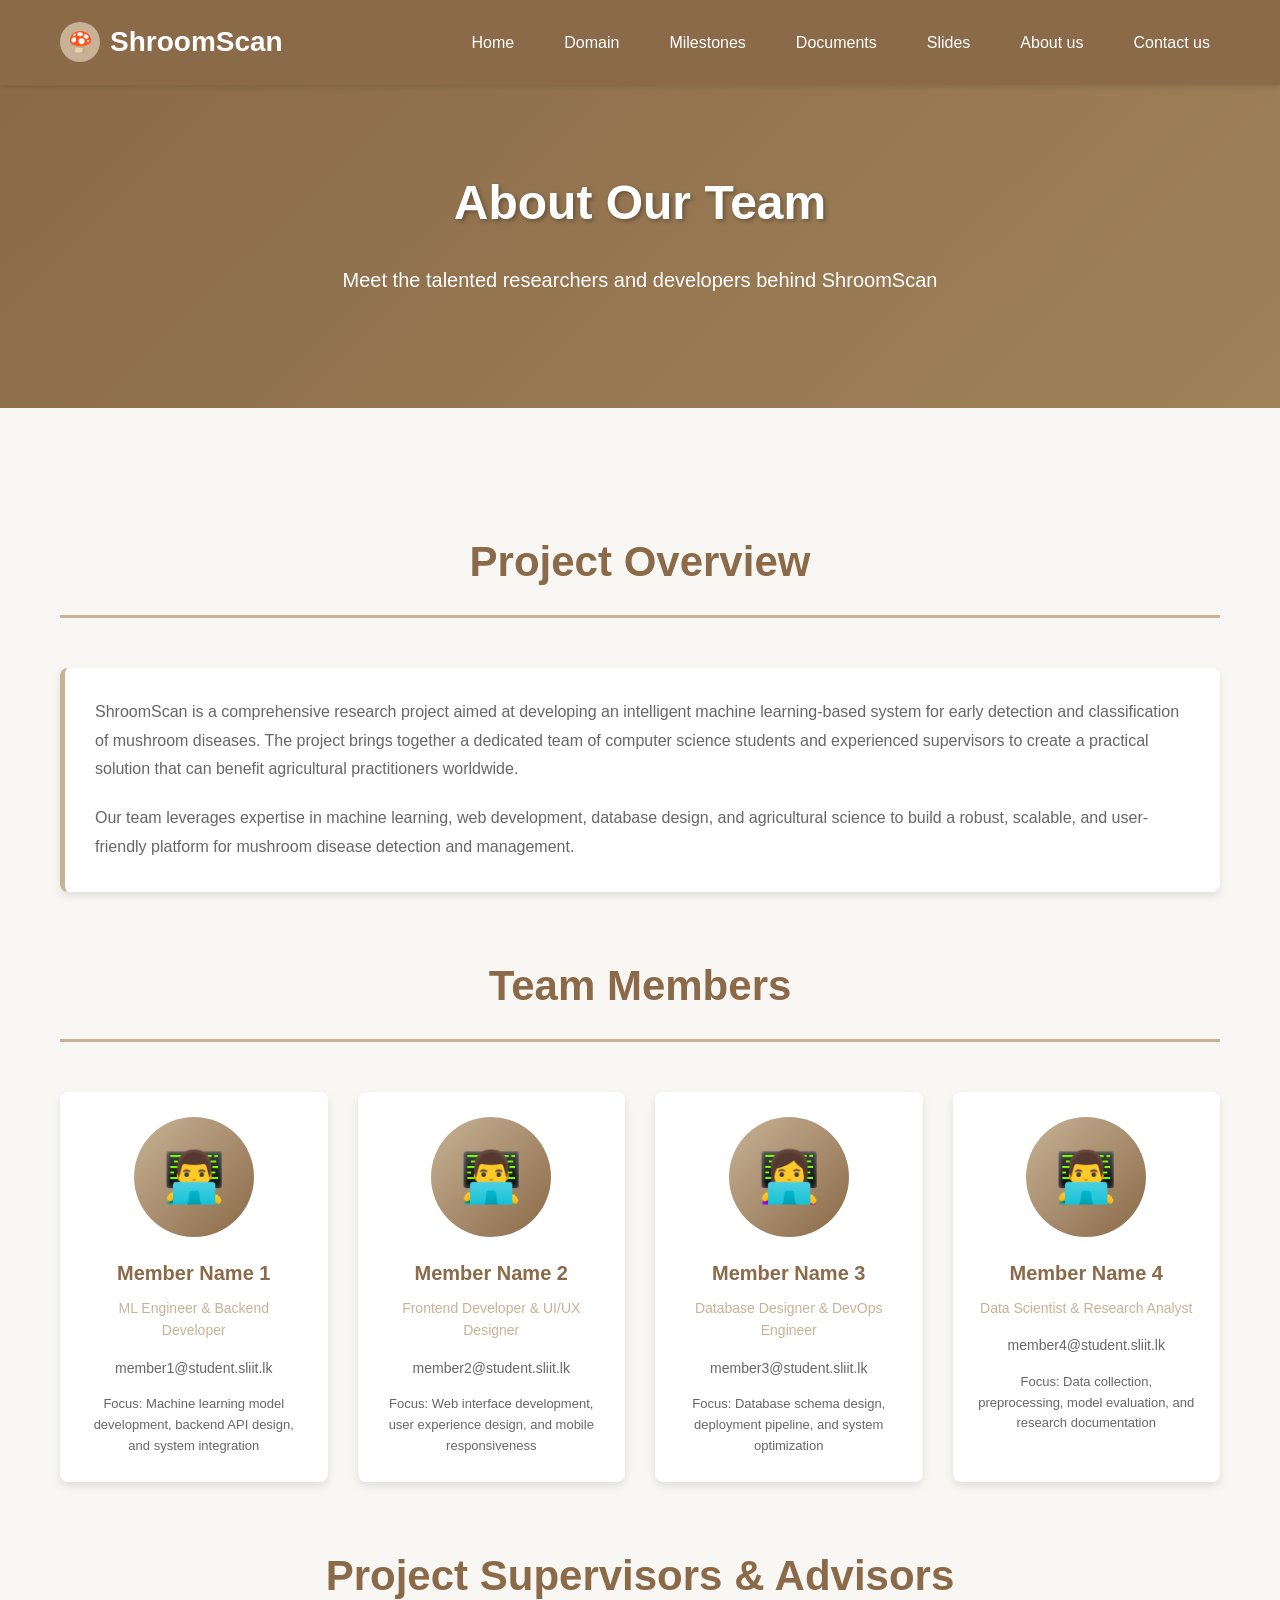
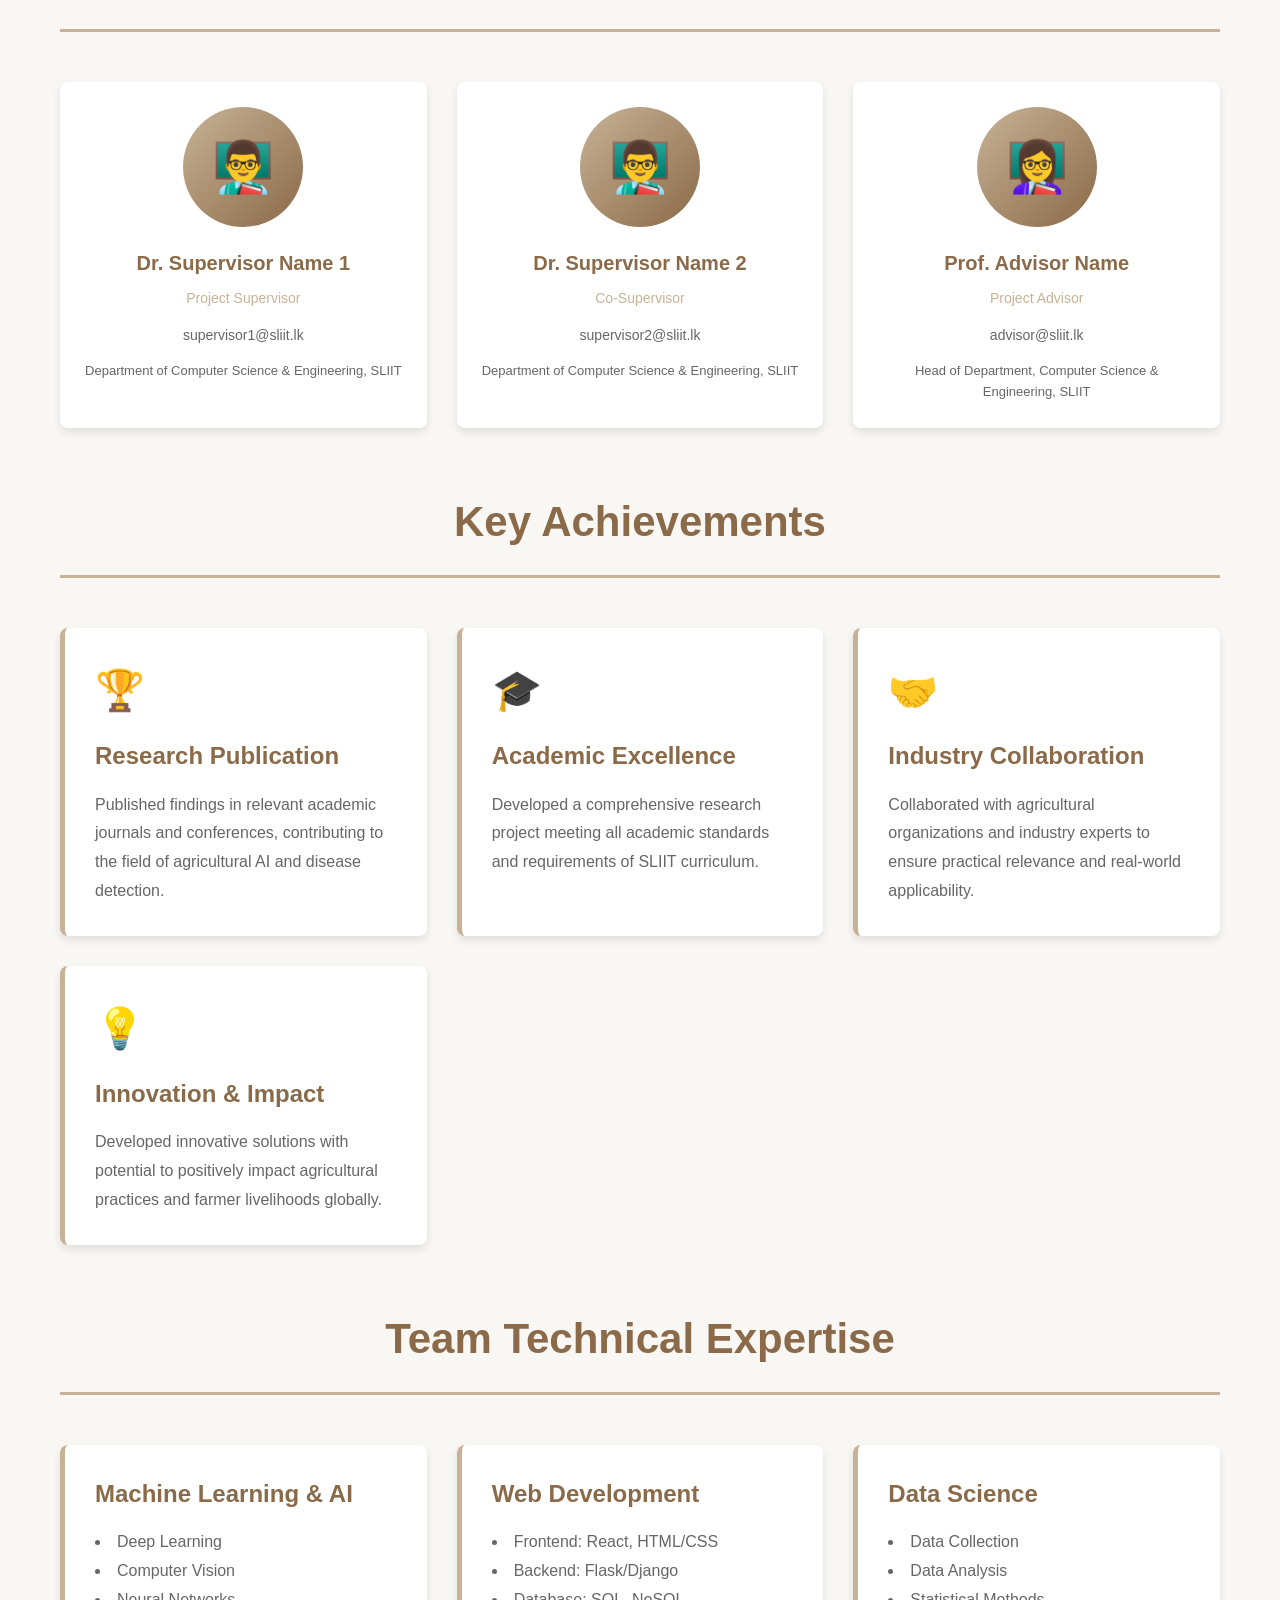
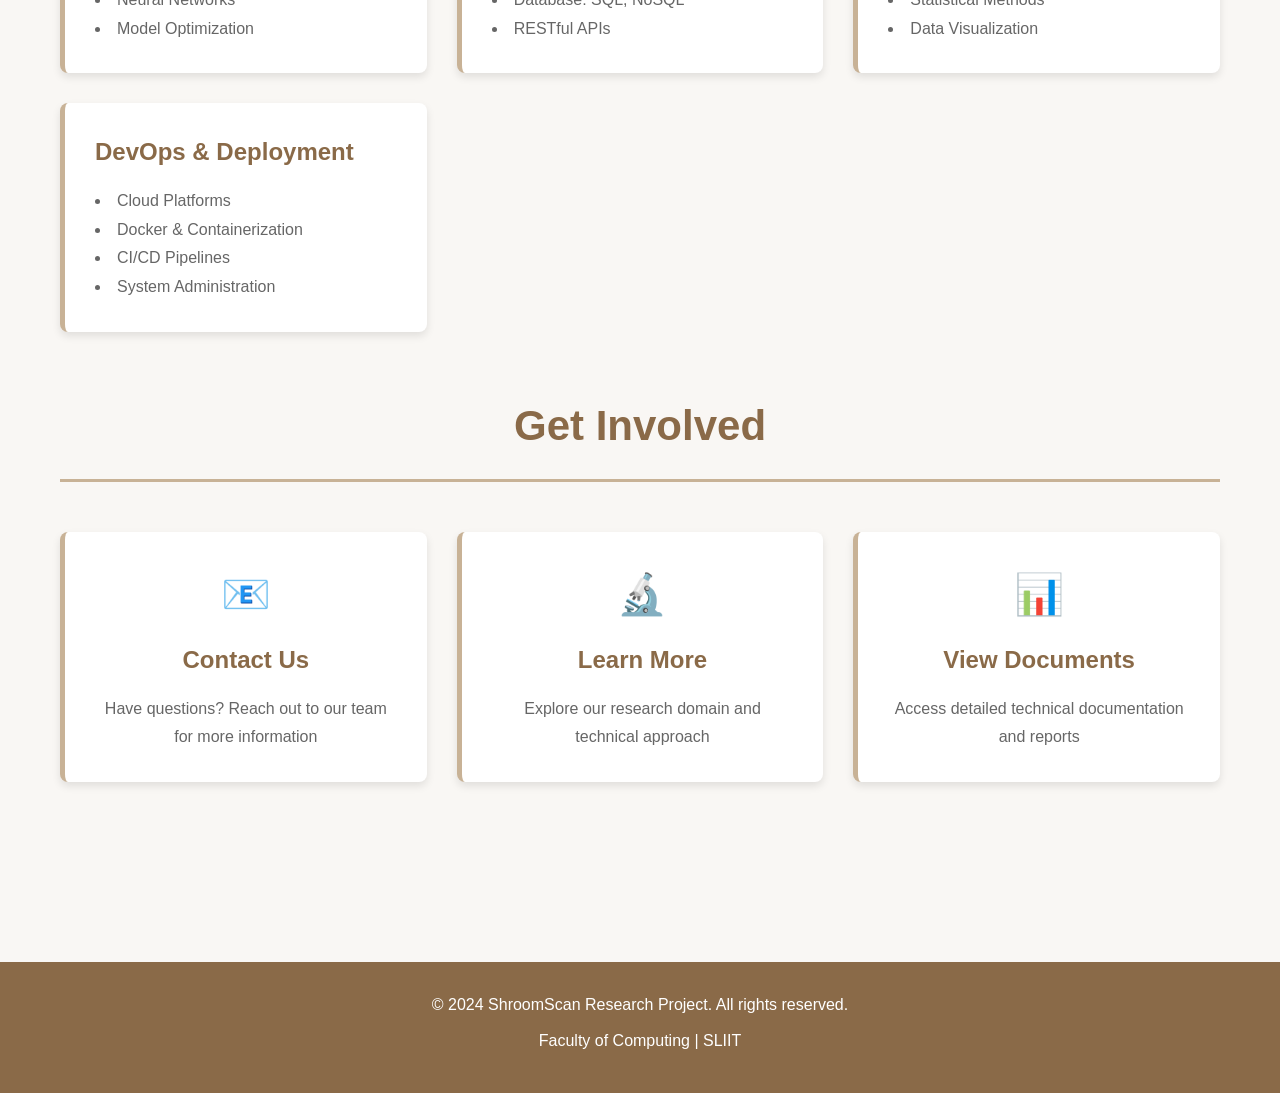
==== pages/about.html @ 1ca4a721 "initial commit" ====
<!DOCTYPE html>
<html lang="en">
<head>
    <meta charset="UTF-8">
    <meta name="viewport" content="width=device-width, initial-scale=1.0">
    <title>About Us - ShroomScan Research</title>
    <link rel="stylesheet" href="../assets/css/styles.css">
</head>
<body>
    <!-- ================== Header & Navigation ================== -->
    <header>
        <div class="header-container">
            <a href="../index.html" class="logo">
                <div class="logo-icon">🍄</div>
                <span>ShroomScan</span>
            </a>
            <nav>
                <ul>
                    <li><a href="../index.html">Home</a></li>
                    <li><a href="domain.html">Domain</a></li>
                    <li><a href="milestones.html">Milestones</a></li>
                    <li><a href="documents.html">Documents</a></li>
                    <li><a href="slides.html">Slides</a></li>
                    <li><a href="about.html">About us</a></li>
                    <li><a href="contact.html">Contact us</a></li>
                </ul>
            </nav>
        </div>
    </header>

    <!-- ================== Hero Section ================== -->
    <section class="hero">
        <div class="hero-container">
            <h1>About Our Team</h1>
            <p>Meet the talented researchers and developers behind ShroomScan</p>
        </div>
    </section>

    <!-- ================== Main Content ================== -->
    <main>
        <!-- Project Overview -->
        <section class="section">
            <h2 class="page-title">Project Overview</h2>
            <div class="card" style="max-width: 100%;">
                <p>ShroomScan is a comprehensive research project aimed at developing an intelligent machine learning-based system for early detection and classification of mushroom diseases. The project brings together a dedicated team of computer science students and experienced supervisors to create a practical solution that can benefit agricultural practitioners worldwide.</p>
                <p style="margin-top: 20px;">Our team leverages expertise in machine learning, web development, database design, and agricultural science to build a robust, scalable, and user-friendly platform for mushroom disease detection and management.</p>
            </div>
        </section>

        <!-- Team Members -->
        <section class="section">
            <h2 class="page-title">Team Members</h2>
            <div class="team-grid">
                <!-- Team Member 1 -->
                <div class="team-member">
                    <div class="member-avatar">👨‍💻</div>
                    <div class="member-name">Member Name 1</div>
                    <div class="member-role">ML Engineer & Backend Developer</div>
                    <div class="member-email">member1@student.sliit.lk</div>
                    <p style="margin-top: 15px; font-size: 13px; color: #666;">Focus: Machine learning model development, backend API design, and system integration</p>
                </div>

                <!-- Team Member 2 -->
                <div class="team-member">
                    <div class="member-avatar">👨‍💻</div>
                    <div class="member-name">Member Name 2</div>
                    <div class="member-role">Frontend Developer & UI/UX Designer</div>
                    <div class="member-email">member2@student.sliit.lk</div>
                    <p style="margin-top: 15px; font-size: 13px; color: #666;">Focus: Web interface development, user experience design, and mobile responsiveness</p>
                </div>

                <!-- Team Member 3 -->
                <div class="team-member">
                    <div class="member-avatar">👩‍💻</div>
                    <div class="member-name">Member Name 3</div>
                    <div class="member-role">Database Designer & DevOps Engineer</div>
                    <div class="member-email">member3@student.sliit.lk</div>
                    <p style="margin-top: 15px; font-size: 13px; color: #666;">Focus: Database schema design, deployment pipeline, and system optimization</p>
                </div>

                <!-- Team Member 4 -->
                <div class="team-member">
                    <div class="member-avatar">👨‍💻</div>
                    <div class="member-name">Member Name 4</div>
                    <div class="member-role">Data Scientist & Research Analyst</div>
                    <div class="member-email">member4@student.sliit.lk</div>
                    <p style="margin-top: 15px; font-size: 13px; color: #666;">Focus: Data collection, preprocessing, model evaluation, and research documentation</p>
                </div>
            </div>
        </section>

        <!-- Supervisors & Advisors -->
        <section class="section">
            <h2 class="page-title">Project Supervisors & Advisors</h2>
            <div class="team-grid">
                <!-- Supervisor 1 -->
                <div class="team-member">
                    <div class="member-avatar">👨‍🏫</div>
                    <div class="member-name">Dr. Supervisor Name 1</div>
                    <div class="member-role">Project Supervisor</div>
                    <div class="member-email">supervisor1@sliit.lk</div>
                    <p style="margin-top: 15px; font-size: 13px; color: #666;">Department of Computer Science & Engineering, SLIIT</p>
                </div>

                <!-- Supervisor 2 -->
                <div class="team-member">
                    <div class="member-avatar">👨‍🏫</div>
                    <div class="member-name">Dr. Supervisor Name 2</div>
                    <div class="member-role">Co-Supervisor</div>
                    <div class="member-email">supervisor2@sliit.lk</div>
                    <p style="margin-top: 15px; font-size: 13px; color: #666;">Department of Computer Science & Engineering, SLIIT</p>
                </div>

                <!-- Advisor -->
                <div class="team-member">
                    <div class="member-avatar">👩‍🏫</div>
                    <div class="member-name">Prof. Advisor Name</div>
                    <div class="member-role">Project Advisor</div>
                    <div class="member-email">advisor@sliit.lk</div>
                    <p style="margin-top: 15px; font-size: 13px; color: #666;">Head of Department, Computer Science & Engineering, SLIIT</p>
                </div>
            </div>
        </section>

        <!-- Key Achievements -->
        <section class="section">
            <h2 class="page-title">Key Achievements</h2>
            <div class="cards-grid">
                <div class="card">
                    <div class="card-icon">🏆</div>
                    <h3>Research Publication</h3>
                    <p>Published findings in relevant academic journals and conferences, contributing to the field of agricultural AI and disease detection.</p>
                </div>
                <div class="card">
                    <div class="card-icon">🎓</div>
                    <h3>Academic Excellence</h3>
                    <p>Developed a comprehensive research project meeting all academic standards and requirements of SLIIT curriculum.</p>
                </div>
                <div class="card">
                    <div class="card-icon">🤝</div>
                    <h3>Industry Collaboration</h3>
                    <p>Collaborated with agricultural organizations and industry experts to ensure practical relevance and real-world applicability.</p>
                </div>
                <div class="card">
                    <div class="card-icon">💡</div>
                    <h3>Innovation & Impact</h3>
                    <p>Developed innovative solutions with potential to positively impact agricultural practices and farmer livelihoods globally.</p>
                </div>
            </div>
        </section>

        <!-- Technical Skills -->
        <section class="section">
            <h2 class="page-title">Team Technical Expertise</h2>
            <div class="cards-grid">
                <div class="card">
                    <h3>Machine Learning & AI</h3>
                    <ul style="list-style-position: inside; line-height: 1.8; color: #666;">
                        <li>Deep Learning</li>
                        <li>Computer Vision</li>
                        <li>Neural Networks</li>
                        <li>Model Optimization</li>
                    </ul>
                </div>
                <div class="card">
                    <h3>Web Development</h3>
                    <ul style="list-style-position: inside; line-height: 1.8; color: #666;">
                        <li>Frontend: React, HTML/CSS</li>
                        <li>Backend: Flask/Django</li>
                        <li>Database: SQL, NoSQL</li>
                        <li>RESTful APIs</li>
                    </ul>
                </div>
                <div class="card">
                    <h3>Data Science</h3>
                    <ul style="list-style-position: inside; line-height: 1.8; color: #666;">
                        <li>Data Collection</li>
                        <li>Data Analysis</li>
                        <li>Statistical Methods</li>
                        <li>Data Visualization</li>
                    </ul>
                </div>
                <div class="card">
                    <h3>DevOps & Deployment</h3>
                    <ul style="list-style-position: inside; line-height: 1.8; color: #666;">
                        <li>Cloud Platforms</li>
                        <li>Docker & Containerization</li>
                        <li>CI/CD Pipelines</li>
                        <li>System Administration</li>
                    </ul>
                </div>
            </div>
        </section>

        <!-- Quick Links -->
        <section class="section">
            <h2 class="page-title">Get Involved</h2>
            <div class="cards-grid">
                <div class="card text-center">
                    <div class="card-icon">📧</div>
                    <h3><a href="contact.html" style="color: #8a6a48; text-decoration: none;">Contact Us</a></h3>
                    <p>Have questions? Reach out to our team for more information</p>
                </div>
                <div class="card text-center">
                    <div class="card-icon">🔬</div>
                    <h3><a href="domain.html" style="color: #8a6a48; text-decoration: none;">Learn More</a></h3>
                    <p>Explore our research domain and technical approach</p>
                </div>
                <div class="card text-center">
                    <div class="card-icon">📊</div>
                    <h3><a href="documents.html" style="color: #8a6a48; text-decoration: none;">View Documents</a></h3>
                    <p>Access detailed technical documentation and reports</p>
                </div>
            </div>
        </section>
    </main>

    <!-- ================== Footer ================== -->
    <footer>
        <p>&copy; 2024 ShroomScan Research Project. All rights reserved.</p>
        <p>Faculty of Computing | SLIIT</p>
    </footer>
</body>
</html>
---- assets/css/styles.css ----
/* ===============================
   ShroomScan Website - Main Stylesheet
   Colors: #8a6a48 (Dark Brown), #c8b296 (Light Tan)
   =============================== */

* {
    margin: 0;
    padding: 0;
    box-sizing: border-box;
}

body {
    font-family: 'Segoe UI', Tahoma, Geneva, Verdana, sans-serif;
    line-height: 1.6;
    color: #333;
    background-color: #f9f7f4;
}

/* ===============================
   Header & Navigation
   =============================== */

header {
    background-color: #8a6a48;
    padding: 20px 0;
    position: sticky;
    top: 0;
    z-index: 100;
    box-shadow: 0 2px 5px rgba(0, 0, 0, 0.1);
}

.header-container {
    max-width: 1200px;
    margin: 0 auto;
    padding: 0 20px;
    display: flex;
    justify-content: space-between;
    align-items: center;
}

.logo {
    color: white;
    font-size: 28px;
    font-weight: bold;
    text-decoration: none;
    display: flex;
    align-items: center;
    gap: 10px;
}

.logo-icon {
    width: 40px;
    height: 40px;
    background-color: #c8b296;
    border-radius: 50%;
    display: flex;
    align-items: center;
    justify-content: center;
    font-size: 20px;
}

nav ul {
    display: flex;
    list-style: none;
    gap: 30px;
    flex-wrap: wrap;
}

nav a {
    color: white;
    text-decoration: none;
    font-size: 16px;
    transition: color 0.3s ease;
    padding: 5px 10px;
    border-radius: 3px;
}

nav a:hover {
    color: #c8b296;
    background-color: rgba(200, 178, 150, 0.2);
}

/* ===============================
   Hero Section
   =============================== */

.hero {
    background: linear-gradient(135deg, #8a6a48 0%, #a0825a 100%);
    color: white;
    padding: 80px 20px;
    text-align: center;
}

.hero-container {
    max-width: 1200px;
    margin: 0 auto;
}

.hero h1 {
    font-size: 48px;
    margin-bottom: 20px;
    text-shadow: 2px 2px 4px rgba(0, 0, 0, 0.3);
}

.hero p {
    font-size: 20px;
    max-width: 800px;
    margin: 0 auto 30px;
    line-height: 1.8;
}

.hero-buttons {
    display: flex;
    gap: 20px;
    justify-content: center;
    flex-wrap: wrap;
}

.btn {
    display: inline-block;
    padding: 12px 30px;
    background-color: #c8b296;
    color: #8a6a48;
    text-decoration: none;
    border-radius: 5px;
    font-weight: bold;
    transition: all 0.3s ease;
    border: 2px solid #c8b296;
    cursor: pointer;
    font-size: 16px;
}

.btn:hover {
    background-color: transparent;
    color: white;
    transform: translateY(-2px);
}

.btn-secondary {
    background-color: transparent;
    color: #c8b296;
    border: 2px solid #c8b296;
}

.btn-secondary:hover {
    background-color: #c8b296;
    color: #8a6a48;
}

/* ===============================
   Main Container
   =============================== */

main {
    max-width: 1200px;
    margin: 0 auto;
    padding: 60px 20px;
}

.page-title {
    color: #8a6a48;
    font-size: 42px;
    text-align: center;
    margin-bottom: 50px;
    border-bottom: 3px solid #c8b296;
    padding-bottom: 20px;
}

/* ===============================
   Cards & Sections
   =============================== */

.cards-grid {
    display: grid;
    grid-template-columns: repeat(auto-fit, minmax(300px, 1fr));
    gap: 30px;
    margin-top: 40px;
}

.card {
    background: white;
    border-radius: 8px;
    padding: 30px;
    box-shadow: 0 4px 8px rgba(0, 0, 0, 0.1);
    transition: all 0.3s ease;
    border-left: 5px solid #c8b296;
}

.card:hover {
    transform: translateY(-5px);
    box-shadow: 0 8px 16px rgba(0, 0, 0, 0.15);
}

.card h3 {
    color: #8a6a48;
    font-size: 24px;
    margin-bottom: 15px;
}

.card p {
    color: #666;
    line-height: 1.8;
}

.card-icon {
    font-size: 40px;
    margin-bottom: 15px;
}

/* ===============================
   Milestones Timeline
   =============================== */

.timeline {
    position: relative;
    margin: 40px 0;
}

.timeline::before {
    content: '';
    position: absolute;
    left: 50%;
    transform: translateX(-50%);
    width: 4px;
    height: 100%;
    background-color: #c8b296;
}

.timeline-item {
    margin-bottom: 50px;
    position: relative;
}

.timeline-item:nth-child(odd) .timeline-content {
    margin-left: 0;
    margin-right: 52%;
    text-align: right;
}

.timeline-item:nth-child(even) .timeline-content {
    margin-left: 52%;
    margin-right: 0;
    text-align: left;
}

.timeline-dot {
    position: absolute;
    left: 50%;
    top: 0;
    transform: translateX(-50%);
    width: 20px;
    height: 20px;
    background-color: #8a6a48;
    border: 4px solid #c8b296;
    border-radius: 50%;
    z-index: 10;
}

.timeline-content {
    background: white;
    padding: 20px;
    border-radius: 5px;
    box-shadow: 0 2px 5px rgba(0, 0, 0, 0.1);
}

.timeline-date {
    color: #8a6a48;
    font-weight: bold;
    font-size: 18px;
    margin-bottom: 10px;
}

.timeline-title {
    color: #8a6a48;
    font-size: 20px;
    margin-bottom: 8px;
}

.timeline-description {
    color: #666;
    font-size: 14px;
}

.timeline-marks {
    color: #c8b296;
    font-weight: bold;
    margin-top: 10px;
    font-size: 14px;
}

/* ===============================
   Documents & Files
   =============================== */

.document-list {
    list-style: none;
    margin-top: 30px;
}

.document-item {
    background: white;
    padding: 20px;
    margin: 15px 0;
    border-radius: 5px;
    border-left: 5px solid #c8b296;
    display: flex;
    justify-content: space-between;
    align-items: center;
    transition: all 0.3s ease;
}

.document-item:hover {
    transform: translateX(5px);
    box-shadow: 0 4px 8px rgba(0, 0, 0, 0.1);
}

.document-name {
    color: #8a6a48;
    font-weight: bold;
    font-size: 18px;
}

.document-link {
    color: white;
    background-color: #c8b296;
    padding: 8px 16px;
    border-radius: 4px;
    text-decoration: none;
    transition: all 0.3s ease;
}

.document-link:hover {
    background-color: #8a6a48;
}

/* ===============================
   Slides Gallery
   =============================== */

.slides-grid {
    display: grid;
    grid-template-columns: repeat(auto-fit, minmax(280px, 1fr));
    gap: 30px;
    margin-top: 40px;
}

.slide-card {
    background: white;
    border-radius: 8px;
    overflow: hidden;
    box-shadow: 0 4px 8px rgba(0, 0, 0, 0.1);
    transition: all 0.3s ease;
}

.slide-preview {
    background: linear-gradient(135deg, #c8b296 0%, #8a6a48 100%);
    height: 200px;
    display: flex;
    align-items: center;
    justify-content: center;
    font-size: 60px;
    color: white;
}

.slide-info {
    padding: 20px;
}

.slide-title {
    color: #8a6a48;
    font-size: 20px;
    margin-bottom: 10px;
    font-weight: bold;
}

.slide-date {
    color: #999;
    font-size: 14px;
    margin-bottom: 15px;
}

.slide-download {
    display: inline-block;
    color: white;
    background-color: #c8b296;
    padding: 10px 20px;
    border-radius: 4px;
    text-decoration: none;
    transition: all 0.3s ease;
}

.slide-download:hover {
    background-color: #8a6a48;
}

/* ===============================
   Team Members
   =============================== */

.team-grid {
    display: grid;
    grid-template-columns: repeat(auto-fit, minmax(250px, 1fr));
    gap: 30px;
    margin-top: 40px;
}

.team-member {
    background: white;
    border-radius: 8px;
    padding: 25px;
    text-align: center;
    box-shadow: 0 4px 8px rgba(0, 0, 0, 0.1);
    transition: all 0.3s ease;
}

.team-member:hover {
    transform: translateY(-8px);
    box-shadow: 0 8px 16px rgba(0, 0, 0, 0.15);
}

.member-avatar {
    width: 120px;
    height: 120px;
    background: linear-gradient(135deg, #c8b296 0%, #8a6a48 100%);
    border-radius: 50%;
    margin: 0 auto 20px;
    display: flex;
    align-items: center;
    justify-content: center;
    font-size: 50px;
    color: white;
}

.member-name {
    color: #8a6a48;
    font-size: 20px;
    font-weight: bold;
    margin-bottom: 8px;
}

.member-role {
    color: #c8b296;
    font-size: 14px;
    margin-bottom: 15px;
}

.member-email {
    color: #666;
    font-size: 14px;
    word-break: break-all;
}

/* ===============================
   Contact Form
   =============================== */

.contact-container {
    display: grid;
    grid-template-columns: 1fr 1fr;
    gap: 50px;
    margin-top: 40px;
}

.contact-info {
    background: white;
    padding: 30px;
    border-radius: 8px;
    box-shadow: 0 4px 8px rgba(0, 0, 0, 0.1);
}

.contact-info h3 {
    color: #8a6a48;
    font-size: 22px;
    margin-bottom: 20px;
}

.contact-item {
    margin-bottom: 20px;
}

.contact-label {
    color: #8a6a48;
    font-weight: bold;
    margin-bottom: 5px;
}

.contact-detail {
    color: #666;
}

.form-group {
    margin-bottom: 20px;
}

.form-group label {
    display: block;
    color: #8a6a48;
    font-weight: bold;
    margin-bottom: 8px;
}

.form-group input,
.form-group textarea {
    width: 100%;
    padding: 12px;
    border: 1px solid #c8b296;
    border-radius: 4px;
    font-family: inherit;
    font-size: 14px;
    transition: border-color 0.3s ease;
}

.form-group input:focus,
.form-group textarea:focus {
    outline: none;
    border-color: #8a6a48;
    box-shadow: 0 0 5px rgba(138, 106, 72, 0.2);
}

.form-group textarea {
    resize: vertical;
    min-height: 150px;
}

@media (max-width: 768px) {
    .contact-container {
        grid-template-columns: 1fr;
    }

    .timeline::before {
        left: 20px;
    }

    .timeline-item:nth-child(odd) .timeline-content,
    .timeline-item:nth-child(even) .timeline-content {
        margin-left: 60px;
        margin-right: 0;
        text-align: left;
    }

    .timeline-dot {
        left: 20px;
    }

    .hero h1 {
        font-size: 36px;
    }

    nav ul {
        gap: 15px;
        font-size: 14px;
    }
}

/* ===============================
   Footer
   =============================== */

footer {
    background-color: #8a6a48;
    color: white;
    text-align: center;
    padding: 30px 20px;
    margin-top: 60px;
}

footer p {
    margin-bottom: 10px;
}

footer a {
    color: #c8b296;
    text-decoration: none;
}

footer a:hover {
    text-decoration: underline;
}

/* ===============================
   Utility Classes
   =============================== */

.container {
    max-width: 1200px;
    margin: 0 auto;
    padding: 0 20px;
}

.section {
    margin: 60px 0;
}

.text-center {
    text-align: center;
}

.mt-40 {
    margin-top: 40px;
}

.mb-40 {
    margin-bottom: 40px;
}
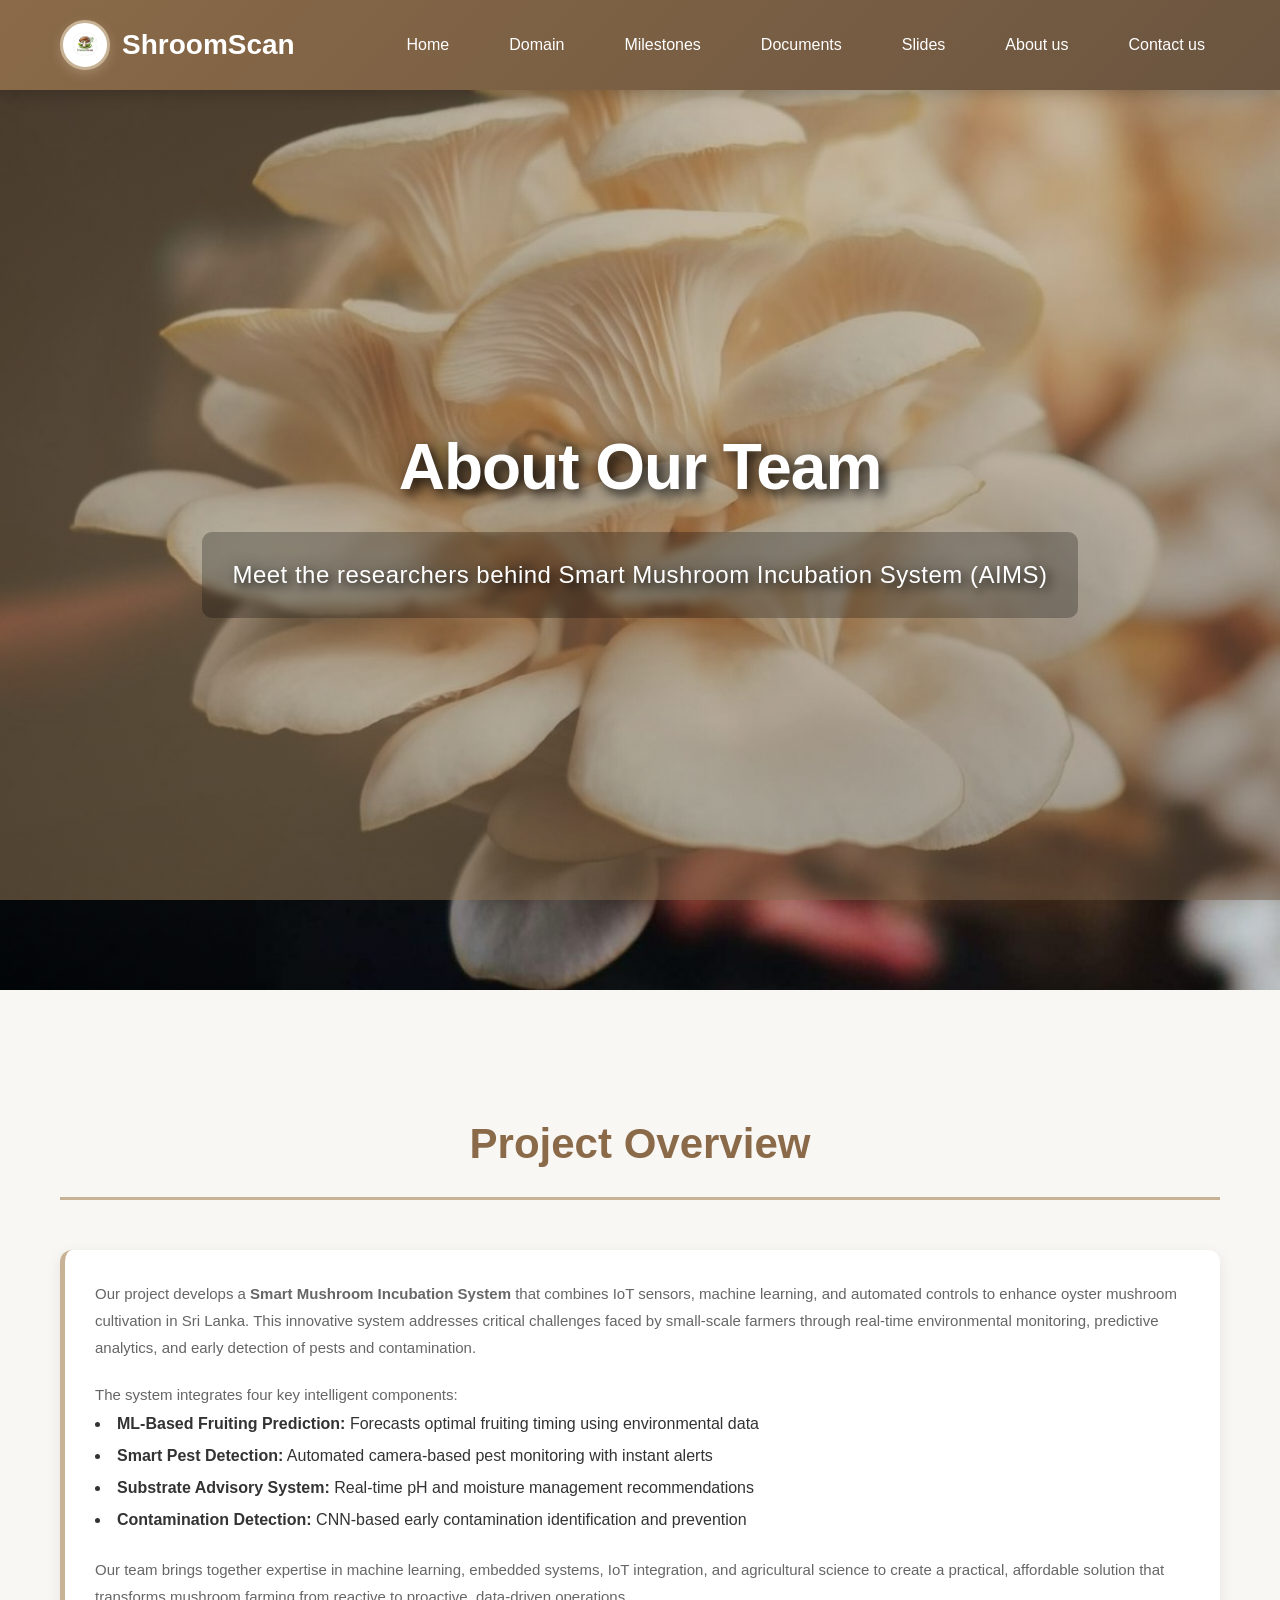
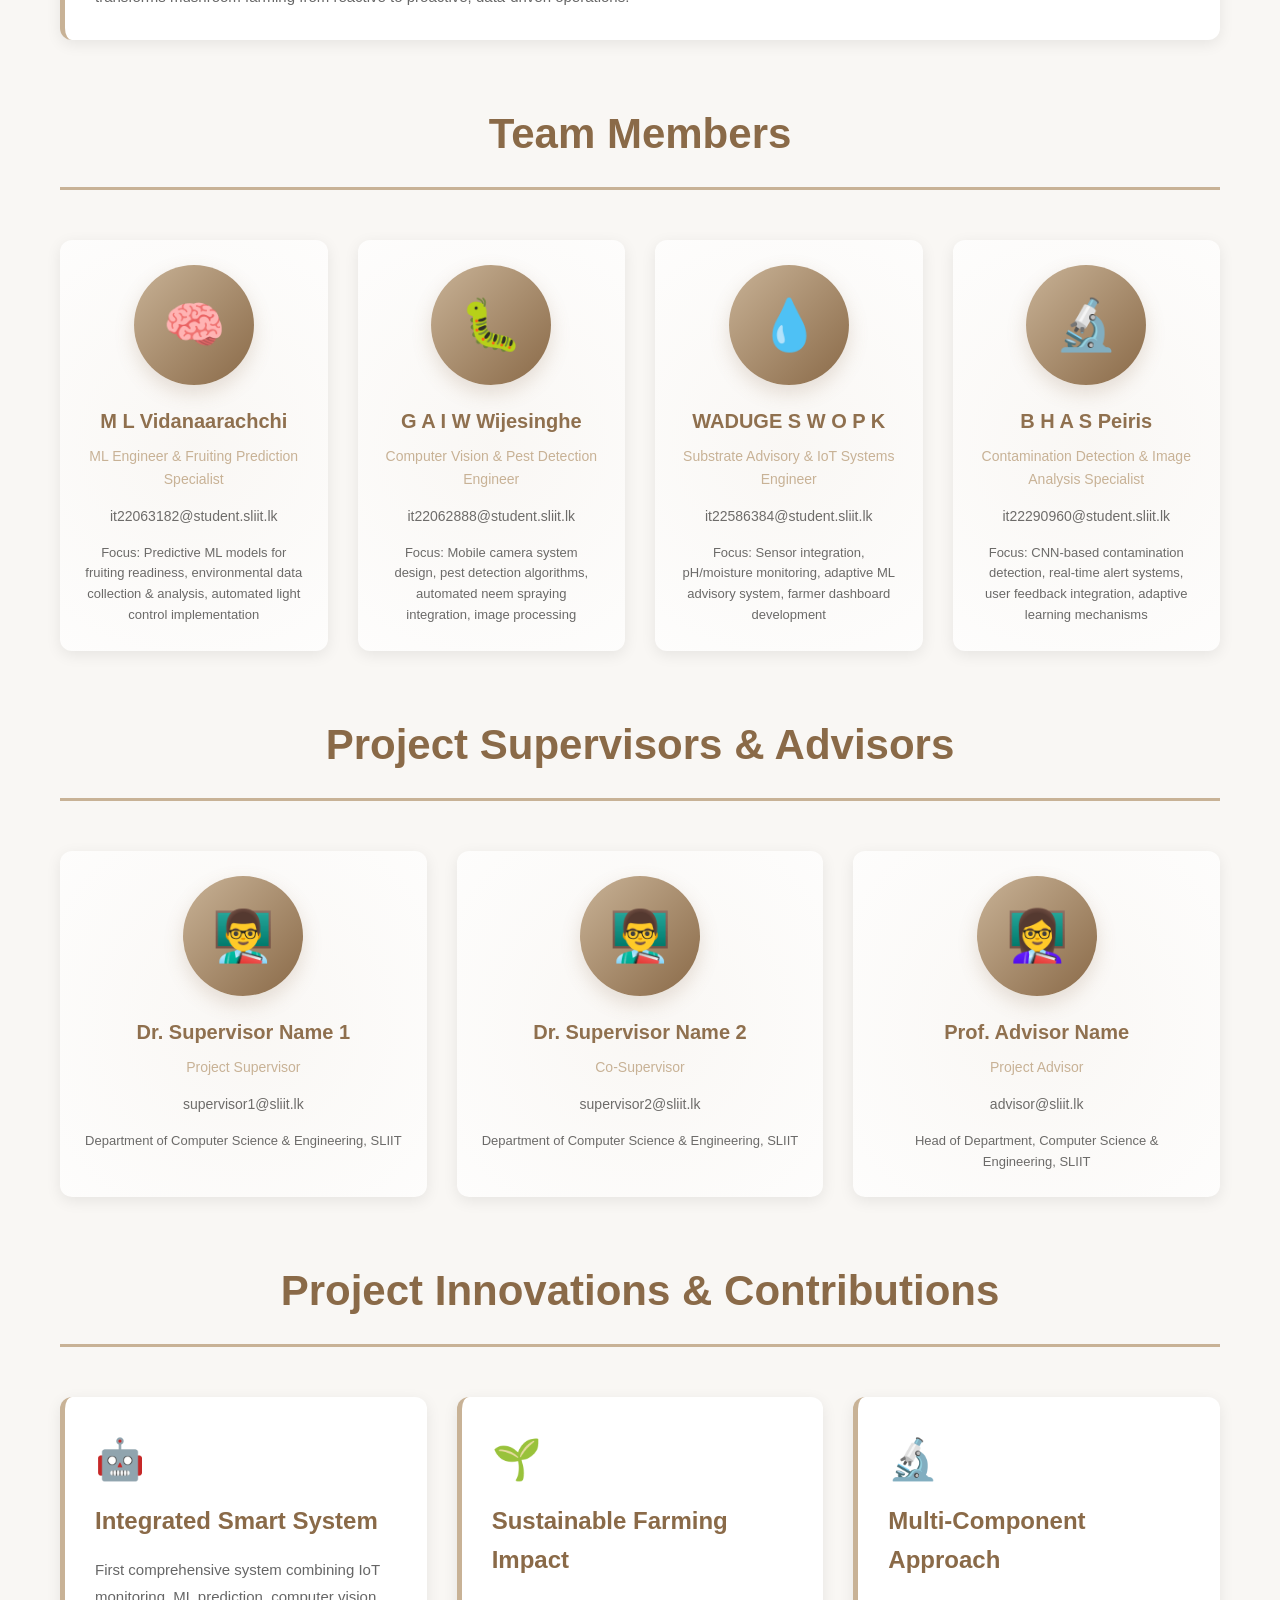
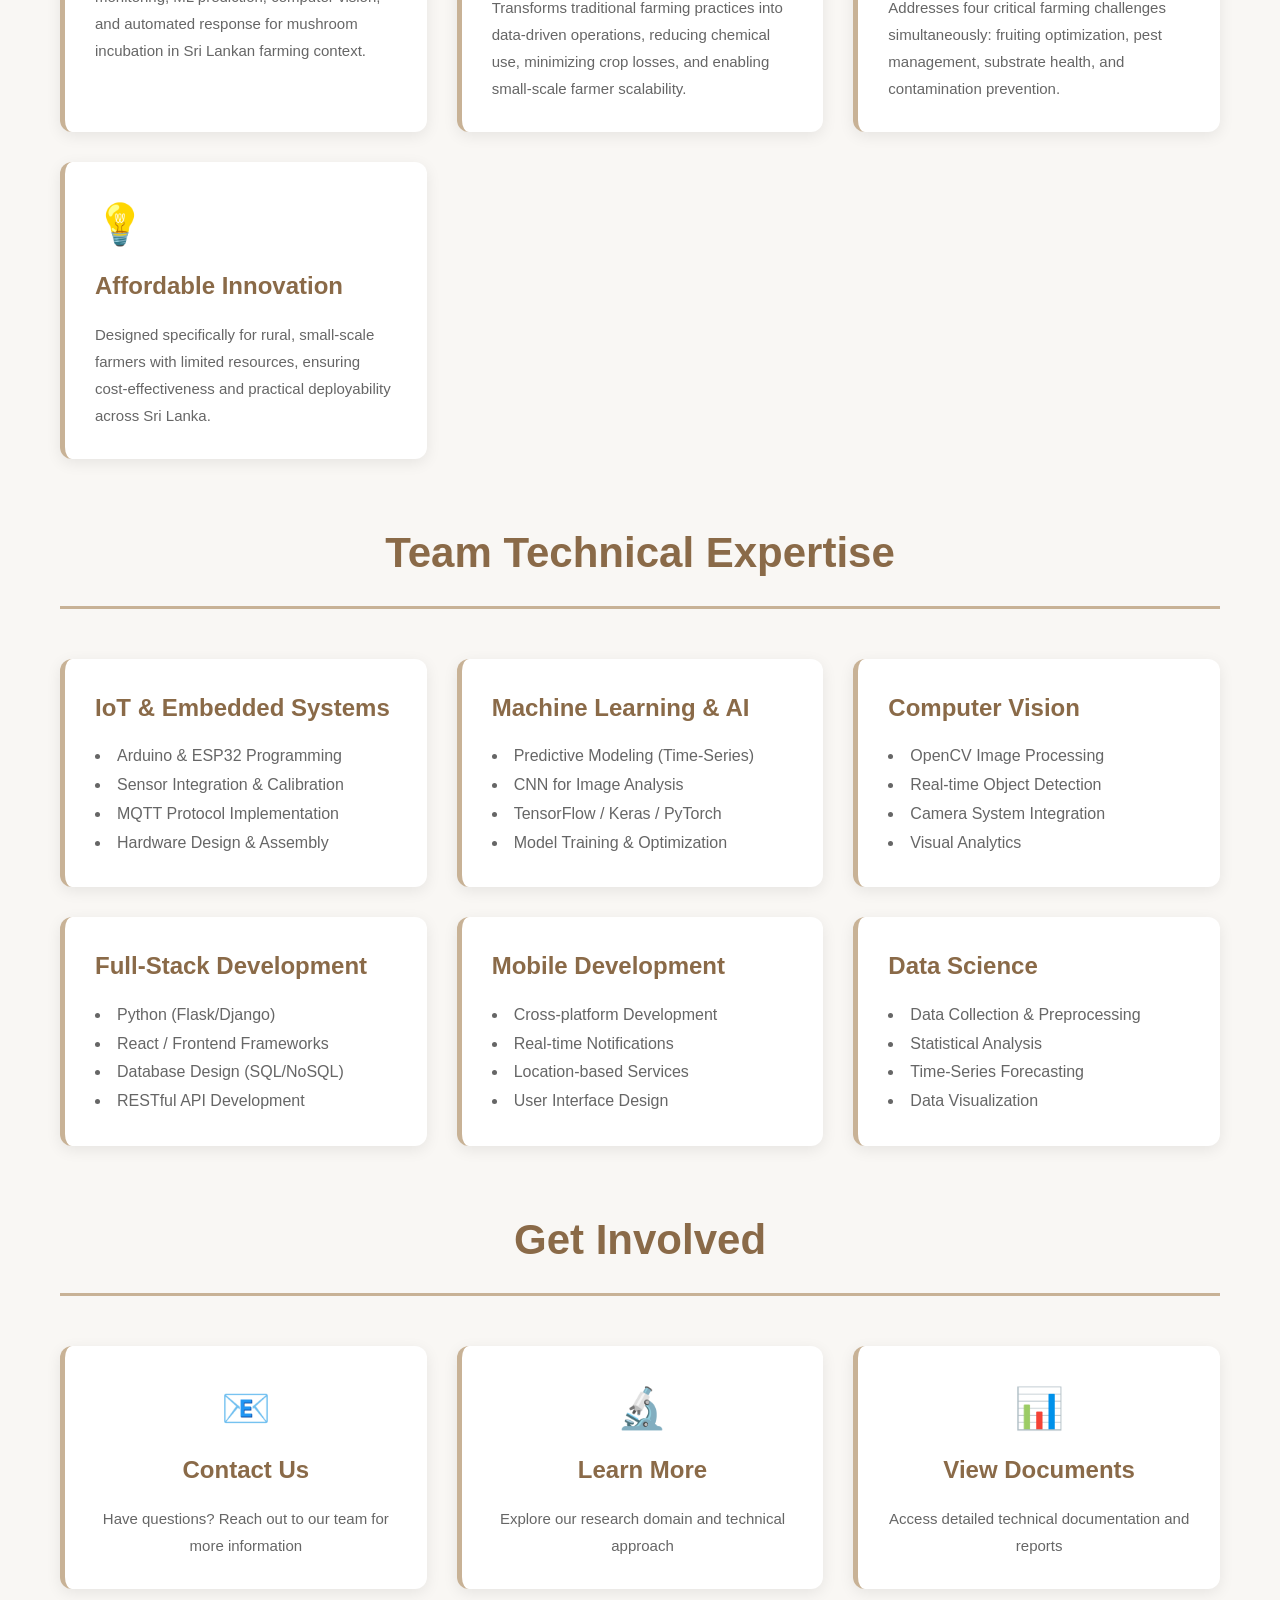
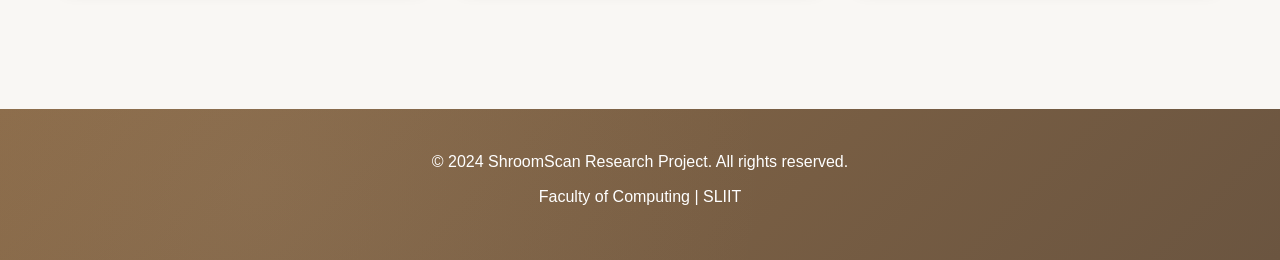
==== commit cddb9003: "styles" ====
--- a/pages/about.html
+++ b/pages/about.html
@@ -11,7 +11,7 @@
     <header>
         <div class="header-container">
             <a href="../index.html" class="logo">
-                <div class="logo-icon">🍄</div>
+                <img src="../assets/images/logo.png" alt="ShroomScan Logo" class="logo-img">
                 <span>ShroomScan</span>
             </a>
             <nav>
@@ -32,7 +32,7 @@
     <section class="hero">
         <div class="hero-container">
             <h1>About Our Team</h1>
-            <p>Meet the talented researchers and developers behind ShroomScan</p>
+            <p>Meet the researchers behind Smart Mushroom Incubation System (AIMS)</p>
         </div>
     </section>
 
@@ -42,8 +42,15 @@
         <section class="section">
             <h2 class="page-title">Project Overview</h2>
             <div class="card" style="max-width: 100%;">
-                <p>ShroomScan is a comprehensive research project aimed at developing an intelligent machine learning-based system for early detection and classification of mushroom diseases. The project brings together a dedicated team of computer science students and experienced supervisors to create a practical solution that can benefit agricultural practitioners worldwide.</p>
-                <p style="margin-top: 20px;">Our team leverages expertise in machine learning, web development, database design, and agricultural science to build a robust, scalable, and user-friendly platform for mushroom disease detection and management.</p>
+                <p>Our project develops a <strong>Smart Mushroom Incubation System</strong> that combines IoT sensors, machine learning, and automated controls to enhance oyster mushroom cultivation in Sri Lanka. This innovative system addresses critical challenges faced by small-scale farmers through real-time environmental monitoring, predictive analytics, and early detection of pests and contamination.</p>
+                <p style="margin-top: 20px;">The system integrates four key intelligent components:</p>
+                <ul style="list-style-position: inside; line-height: 2;">
+                    <li><strong>ML-Based Fruiting Prediction:</strong> Forecasts optimal fruiting timing using environmental data</li>
+                    <li><strong>Smart Pest Detection:</strong> Automated camera-based pest monitoring with instant alerts</li>
+                    <li><strong>Substrate Advisory System:</strong> Real-time pH and moisture management recommendations</li>
+                    <li><strong>Contamination Detection:</strong> CNN-based early contamination identification and prevention</li>
+                </ul>
+                <p style="margin-top: 20px;">Our team brings together expertise in machine learning, embedded systems, IoT integration, and agricultural science to create a practical, affordable solution that transforms mushroom farming from reactive to proactive, data-driven operations.</p>
             </div>
         </section>
 
@@ -53,38 +60,38 @@
             <div class="team-grid">
                 <!-- Team Member 1 -->
                 <div class="team-member">
-                    <div class="member-avatar">👨‍💻</div>
-                    <div class="member-name">Member Name 1</div>
-                    <div class="member-role">ML Engineer & Backend Developer</div>
-                    <div class="member-email">member1@student.sliit.lk</div>
-                    <p style="margin-top: 15px; font-size: 13px; color: #666;">Focus: Machine learning model development, backend API design, and system integration</p>
+                    <div class="member-avatar">🧠</div>
+                    <div class="member-name">M L Vidanaarachchi</div>
+                    <div class="member-role">ML Engineer & Fruiting Prediction Specialist</div>
+                    <div class="member-email">it22063182@student.sliit.lk</div>
+                    <p style="margin-top: 15px; font-size: 13px; color: #666;">Focus: Predictive ML models for fruiting readiness, environmental data collection & analysis, automated light control implementation</p>
                 </div>
 
                 <!-- Team Member 2 -->
                 <div class="team-member">
-                    <div class="member-avatar">👨‍💻</div>
-                    <div class="member-name">Member Name 2</div>
-                    <div class="member-role">Frontend Developer & UI/UX Designer</div>
-                    <div class="member-email">member2@student.sliit.lk</div>
-                    <p style="margin-top: 15px; font-size: 13px; color: #666;">Focus: Web interface development, user experience design, and mobile responsiveness</p>
+                    <div class="member-avatar">🐛</div>
+                    <div class="member-name">G A I W Wijesinghe</div>
+                    <div class="member-role">Computer Vision & Pest Detection Engineer</div>
+                    <div class="member-email">it22062888@student.sliit.lk</div>
+                    <p style="margin-top: 15px; font-size: 13px; color: #666;">Focus: Mobile camera system design, pest detection algorithms, automated neem spraying integration, image processing</p>
                 </div>
 
                 <!-- Team Member 3 -->
                 <div class="team-member">
-                    <div class="member-avatar">👩‍💻</div>
-                    <div class="member-name">Member Name 3</div>
-                    <div class="member-role">Database Designer & DevOps Engineer</div>
-                    <div class="member-email">member3@student.sliit.lk</div>
-                    <p style="margin-top: 15px; font-size: 13px; color: #666;">Focus: Database schema design, deployment pipeline, and system optimization</p>
+                    <div class="member-avatar">💧</div>
+                    <div class="member-name">WADUGE S W O P K</div>
+                    <div class="member-role">Substrate Advisory & IoT Systems Engineer</div>
+                    <div class="member-email">it22586384@student.sliit.lk</div>
+                    <p style="margin-top: 15px; font-size: 13px; color: #666;">Focus: Sensor integration, pH/moisture monitoring, adaptive ML advisory system, farmer dashboard development</p>
                 </div>
 
                 <!-- Team Member 4 -->
                 <div class="team-member">
-                    <div class="member-avatar">👨‍💻</div>
-                    <div class="member-name">Member Name 4</div>
-                    <div class="member-role">Data Scientist & Research Analyst</div>
-                    <div class="member-email">member4@student.sliit.lk</div>
-                    <p style="margin-top: 15px; font-size: 13px; color: #666;">Focus: Data collection, preprocessing, model evaluation, and research documentation</p>
+                    <div class="member-avatar">🔬</div>
+                    <div class="member-name">B H A S Peiris</div>
+                    <div class="member-role">Contamination Detection & Image Analysis Specialist</div>
+                    <div class="member-email">it22290960@student.sliit.lk</div>
+                    <p style="margin-top: 15px; font-size: 13px; color: #666;">Focus: CNN-based contamination detection, real-time alert systems, user feedback integration, adaptive learning mechanisms</p>
                 </div>
             </div>
         </section>
@@ -124,27 +131,27 @@
 
         <!-- Key Achievements -->
         <section class="section">
-            <h2 class="page-title">Key Achievements</h2>
+            <h2 class="page-title">Project Innovations & Contributions</h2>
             <div class="cards-grid">
                 <div class="card">
-                    <div class="card-icon">🏆</div>
-                    <h3>Research Publication</h3>
-                    <p>Published findings in relevant academic journals and conferences, contributing to the field of agricultural AI and disease detection.</p>
-                </div>
-                <div class="card">
-                    <div class="card-icon">🎓</div>
-                    <h3>Academic Excellence</h3>
-                    <p>Developed a comprehensive research project meeting all academic standards and requirements of SLIIT curriculum.</p>
-                </div>
-                <div class="card">
-                    <div class="card-icon">🤝</div>
-                    <h3>Industry Collaboration</h3>
-                    <p>Collaborated with agricultural organizations and industry experts to ensure practical relevance and real-world applicability.</p>
+                    <div class="card-icon">🤖</div>
+                    <h3>Integrated Smart System</h3>
+                    <p>First comprehensive system combining IoT monitoring, ML prediction, computer vision, and automated response for mushroom incubation in Sri Lankan farming context.</p>
+                </div>
+                <div class="card">
+                    <div class="card-icon">🌱</div>
+                    <h3>Sustainable Farming Impact</h3>
+                    <p>Transforms traditional farming practices into data-driven operations, reducing chemical use, minimizing crop losses, and enabling small-scale farmer scalability.</p>
+                </div>
+                <div class="card">
+                    <div class="card-icon">🔬</div>
+                    <h3>Multi-Component Approach</h3>
+                    <p>Addresses four critical farming challenges simultaneously: fruiting optimization, pest management, substrate health, and contamination prevention.</p>
                 </div>
                 <div class="card">
                     <div class="card-icon">💡</div>
-                    <h3>Innovation & Impact</h3>
-                    <p>Developed innovative solutions with potential to positively impact agricultural practices and farmer livelihoods globally.</p>
+                    <h3>Affordable Innovation</h3>
+                    <p>Designed specifically for rural, small-scale farmers with limited resources, ensuring cost-effectiveness and practical deployability across Sri Lanka.</p>
                 </div>
             </div>
         </section>
@@ -154,39 +161,57 @@
             <h2 class="page-title">Team Technical Expertise</h2>
             <div class="cards-grid">
                 <div class="card">
+                    <h3>IoT & Embedded Systems</h3>
+                    <ul style="list-style-position: inside; line-height: 1.8; color: #666;">
+                        <li>Arduino & ESP32 Programming</li>
+                        <li>Sensor Integration & Calibration</li>
+                        <li>MQTT Protocol Implementation</li>
+                        <li>Hardware Design & Assembly</li>
+                    </ul>
+                </div>
+                <div class="card">
                     <h3>Machine Learning & AI</h3>
                     <ul style="list-style-position: inside; line-height: 1.8; color: #666;">
-                        <li>Deep Learning</li>
-                        <li>Computer Vision</li>
-                        <li>Neural Networks</li>
-                        <li>Model Optimization</li>
-                    </ul>
-                </div>
-                <div class="card">
-                    <h3>Web Development</h3>
-                    <ul style="list-style-position: inside; line-height: 1.8; color: #666;">
-                        <li>Frontend: React, HTML/CSS</li>
-                        <li>Backend: Flask/Django</li>
-                        <li>Database: SQL, NoSQL</li>
-                        <li>RESTful APIs</li>
+                        <li>Predictive Modeling (Time-Series)</li>
+                        <li>CNN for Image Analysis</li>
+                        <li>TensorFlow / Keras / PyTorch</li>
+                        <li>Model Training & Optimization</li>
+                    </ul>
+                </div>
+                <div class="card">
+                    <h3>Computer Vision</h3>
+                    <ul style="list-style-position: inside; line-height: 1.8; color: #666;">
+                        <li>OpenCV Image Processing</li>
+                        <li>Real-time Object Detection</li>
+                        <li>Camera System Integration</li>
+                        <li>Visual Analytics</li>
+                    </ul>
+                </div>
+                <div class="card">
+                    <h3>Full-Stack Development</h3>
+                    <ul style="list-style-position: inside; line-height: 1.8; color: #666;">
+                        <li>Python (Flask/Django)</li>
+                        <li>React / Frontend Frameworks</li>
+                        <li>Database Design (SQL/NoSQL)</li>
+                        <li>RESTful API Development</li>
+                    </ul>
+                </div>
+                <div class="card">
+                    <h3>Mobile Development</h3>
+                    <ul style="list-style-position: inside; line-height: 1.8; color: #666;">
+                        <li>Cross-platform Development</li>
+                        <li>Real-time Notifications</li>
+                        <li>Location-based Services</li>
+                        <li>User Interface Design</li>
                     </ul>
                 </div>
                 <div class="card">
                     <h3>Data Science</h3>
                     <ul style="list-style-position: inside; line-height: 1.8; color: #666;">
-                        <li>Data Collection</li>
-                        <li>Data Analysis</li>
-                        <li>Statistical Methods</li>
+                        <li>Data Collection & Preprocessing</li>
+                        <li>Statistical Analysis</li>
+                        <li>Time-Series Forecasting</li>
                         <li>Data Visualization</li>
-                    </ul>
-                </div>
-                <div class="card">
-                    <h3>DevOps & Deployment</h3>
-                    <ul style="list-style-position: inside; line-height: 1.8; color: #666;">
-                        <li>Cloud Platforms</li>
-                        <li>Docker & Containerization</li>
-                        <li>CI/CD Pipelines</li>
-                        <li>System Administration</li>
                     </ul>
                 </div>
             </div>
--- a/assets/css/styles.css
+++ b/assets/css/styles.css
@@ -14,6 +14,85 @@
     line-height: 1.6;
     color: #333;
     background-color: #f9f7f4;
+    overflow-x: hidden;
+}
+
+/* ===============================
+   Animations & Keyframes
+   =============================== */
+
+@keyframes fadeInDown {
+    from {
+        opacity: 0;
+        transform: translateY(-30px);
+    }
+    to {
+        opacity: 1;
+        transform: translateY(0);
+    }
+}
+
+@keyframes fadeInUp {
+    from {
+        opacity: 0;
+        transform: translateY(30px);
+    }
+    to {
+        opacity: 1;
+        transform: translateY(0);
+    }
+}
+
+@keyframes slideInLeft {
+    from {
+        opacity: 0;
+        transform: translateX(-50px);
+    }
+    to {
+        opacity: 1;
+        transform: translateX(0);
+    }
+}
+
+@keyframes slideInRight {
+    from {
+        opacity: 0;
+        transform: translateX(50px);
+    }
+    to {
+        opacity: 1;
+        transform: translateX(0);
+    }
+}
+
+@keyframes glow {
+    0% {
+        box-shadow: 0 0 5px rgba(200, 178, 150, 0.3);
+    }
+    50% {
+        box-shadow: 0 0 20px rgba(200, 178, 150, 0.5);
+    }
+    100% {
+        box-shadow: 0 0 5px rgba(200, 178, 150, 0.3);
+    }
+}
+
+@keyframes pulse {
+    0%, 100% {
+        transform: scale(1);
+    }
+    50% {
+        transform: scale(1.05);
+    }
+}
+
+@keyframes shimmer {
+    0% {
+        background-position: -1000px 0;
+    }
+    100% {
+        background-position: 1000px 0;
+    }
 }
 
 /* ===============================
@@ -21,12 +100,13 @@
    =============================== */
 
 header {
-    background-color: #8a6a48;
+    background: linear-gradient(135deg, #8a6a48 0%, #6b5540 100%);
     padding: 20px 0;
     position: sticky;
     top: 0;
     z-index: 100;
-    box-shadow: 0 2px 5px rgba(0, 0, 0, 0.1);
+    box-shadow: 0 4px 15px rgba(0, 0, 0, 0.2);
+    animation: fadeInDown 0.6s ease;
 }
 
 .header-container {
@@ -45,18 +125,31 @@
     text-decoration: none;
     display: flex;
     align-items: center;
-    gap: 10px;
-}
-
-.logo-icon {
-    width: 40px;
-    height: 40px;
-    background-color: #c8b296;
+    gap: 12px;
+    transition: transform 0.3s ease;
+}
+
+.logo:hover {
+    transform: scale(1.05);
+}
+
+.logo-img {
+    width: 50px;
+    height: 50px;
     border-radius: 50%;
-    display: flex;
-    align-items: center;
-    justify-content: center;
-    font-size: 20px;
+    object-fit: cover;
+    animation: pulse 2s ease-in-out infinite;
+    background: white;
+    padding: 4px;
+    border: 3px solid #c8b296;
+    box-shadow: 0 4px 12px rgba(200, 178, 150, 0.4);
+    transition: all 0.3s ease;
+}
+
+.logo:hover .logo-img {
+    transform: scale(1.1) rotate(5deg);
+    box-shadow: 0 6px 18px rgba(200, 178, 150, 0.6);
+    border-color: white;
 }
 
 nav ul {
@@ -70,14 +163,30 @@
     color: white;
     text-decoration: none;
     font-size: 16px;
-    transition: color 0.3s ease;
-    padding: 5px 10px;
-    border-radius: 3px;
+    transition: all 0.3s ease;
+    padding: 8px 15px;
+    border-radius: 4px;
+    position: relative;
+}
+
+nav a::before {
+    content: '';
+    position: absolute;
+    bottom: 0;
+    left: 0;
+    width: 0;
+    height: 2px;
+    background-color: #c8b296;
+    transition: width 0.3s ease;
 }
 
 nav a:hover {
     color: #c8b296;
-    background-color: rgba(200, 178, 150, 0.2);
+    background-color: rgba(200, 178, 150, 0.15);
+}
+
+nav a:hover::before {
+    width: 100%;
 }
 
 /* ===============================
@@ -85,66 +194,133 @@
    =============================== */
 
 .hero {
-    background: linear-gradient(135deg, #8a6a48 0%, #a0825a 100%);
+    background: 
+        linear-gradient(135deg, rgba(138, 106, 72, 0.5) 0%, rgba(160, 130, 90, 0.5) 50%, rgba(107, 85, 64, 0.5) 100%),
+        url('../images/bg1.jpg') center/cover no-repeat;
+    background-size: cover;
+    background-attachment: fixed;
     color: white;
-    padding: 80px 20px;
+    min-height: 100vh;
+    padding: 20px;
     text-align: center;
+    position: relative;
+    overflow: hidden;
+    animation: fadeInDown 0.8s ease;
+    display: flex;
+    align-items: center;
+    justify-content: center;
+}
+
+.hero::before {
+    content: '';
+    position: absolute;
+    top: 0;
+    left: 0;
+    right: 0;
+    bottom: 0;
+    background: radial-gradient(circle at 20% 50%, rgba(200, 178, 150, 0.1) 0%, transparent 50%),
+                radial-gradient(circle at 80% 80%, rgba(107, 85, 64, 0.1) 0%, transparent 50%);
+    pointer-events: none;
 }
 
 .hero-container {
     max-width: 1200px;
     margin: 0 auto;
+    position: relative;
+    z-index: 1;
 }
 
 .hero h1 {
-    font-size: 48px;
-    margin-bottom: 20px;
-    text-shadow: 2px 2px 4px rgba(0, 0, 0, 0.3);
+    font-size: 64px;
+    margin-bottom: 30px;
+    text-shadow: 5px 5px 12px rgba(0, 0, 0, 0.8), 0 0 30px rgba(0, 0, 0, 0.5);
+    font-weight: 800;
+    letter-spacing: -1px;
+    animation: fadeInUp 0.8s ease 0.2s both;
+    line-height: 1.1;
+    color: #ffffff;
 }
 
 .hero p {
-    font-size: 20px;
-    max-width: 800px;
+    font-size: 24px;
+    max-width: 950px;
     margin: 0 auto 30px;
-    line-height: 1.8;
+    line-height: 1.9;
+    animation: fadeInUp 0.8s ease 0.4s both;
+    font-weight: 500;
+    text-shadow: 4px 4px 10px rgba(0, 0, 0, 0.7), 0 0 20px rgba(0, 0, 0, 0.5);
+    letter-spacing: 0.5px;
+    background: rgba(0, 0, 0, 0.25);
+    padding: 20px 30px;
+    border-radius: 10px;
+    color: #ffffff;
+    backdrop-filter: blur(5px);
 }
 
 .hero-buttons {
     display: flex;
-    gap: 20px;
+    gap: 30px;
     justify-content: center;
     flex-wrap: wrap;
+    animation: fadeInUp 0.8s ease 0.6s both;
 }
 
 .btn {
     display: inline-block;
-    padding: 12px 30px;
-    background-color: #c8b296;
-    color: #8a6a48;
+    padding: 20px 30px;
+    background: linear-gradient(135deg, #63492d 0%, #63492d 100%);
+    color: #ffffff;
     text-decoration: none;
-    border-radius: 5px;
-    font-weight: bold;
-    transition: all 0.3s ease;
-    border: 2px solid #c8b296;
+    border-radius: 30px;
+    font-weight: 800;
+    transition: all 0.4s cubic-bezier(0.4, 0, 0.2, 1);
+    border: 3px solid #c8b296;
     cursor: pointer;
-    font-size: 16px;
+    font-size: 20px;
+    box-shadow: 0 0 20px rgba(0, 0, 0, 0.6), 0 10px 40px rgba(0, 0, 0, 0.7);
+    position: relative;
+    overflow: hidden;
+    text-transform: uppercase;
+    letter-spacing: 2px;
+}
+
+.btn::before {
+    content: '';
+    position: absolute;
+    top: 50%;
+    left: 50%;
+    width: 0;
+    height: 0;
+    background: rgba(255, 255, 255, 0.3);
+    border-radius: 50%;
+    transform: translate(-50%, -50%);
+    transition: width 0.6s, height 0.6s;
 }
 
 .btn:hover {
-    background-color: transparent;
-    color: white;
-    transform: translateY(-2px);
+    background: linear-gradient(135deg, #7a6450 0%, #6b5540 100%);
+    transform: translateY(-6px) scale(1.08);
+    box-shadow: 0 0 30px rgba(200, 178, 150, 0.8), 0 15px 50px rgba(0, 0, 0, 0.8);
+    border-color: #ffffff;
+}
+
+.btn:hover::before {
+    width: 300px;
+    height: 300px;
 }
 
 .btn-secondary {
-    background-color: transparent;
+    background: linear-gradient(135deg, rgba(107, 85, 64, 0.95) 0%, rgba(90, 70, 52, 0.95) 100%);
     color: #c8b296;
-    border: 2px solid #c8b296;
+    border: 3px solid #c8b296;
+    box-shadow: 0 0 20px rgba(0, 0, 0, 0.6), 0 10px 40px rgba(0, 0, 0, 0.7);
 }
 
 .btn-secondary:hover {
-    background-color: #c8b296;
-    color: #8a6a48;
+    background: linear-gradient(135deg, rgba(122, 100, 80, 0.98) 0%, rgba(107, 85, 64, 0.98) 100%);
+    color: #ffffff;
+    border-color: #ffffff;
+    box-shadow: 0 0 30px rgba(200, 178, 150, 0.8), 0 15px 50px rgba(0, 0, 0, 0.8);
 }
 
 /* ===============================
@@ -164,6 +340,20 @@
     margin-bottom: 50px;
     border-bottom: 3px solid #c8b296;
     padding-bottom: 20px;
+    animation: fadeInDown 0.6s ease;
+    position: relative;
+}
+
+.page-title::before {
+    content: '';
+    position: absolute;
+    bottom: -3px;
+    left: 50%;
+    width: 0;
+    height: 3px;
+    background: linear-gradient(90deg, transparent, #c8b296, transparent);
+    transform: translateX(-50%);
+    animation: slideInLeft 0.8s ease 0.3s forwards;
 }
 
 /* ===============================
@@ -179,32 +369,58 @@
 
 .card {
     background: white;
-    border-radius: 8px;
+    border-radius: 12px;
     padding: 30px;
-    box-shadow: 0 4px 8px rgba(0, 0, 0, 0.1);
-    transition: all 0.3s ease;
+    box-shadow: 0 4px 15px rgba(0, 0, 0, 0.08);
+    transition: all 0.4s cubic-bezier(0.4, 0, 0.2, 1);
     border-left: 5px solid #c8b296;
+    position: relative;
+    overflow: hidden;
+    animation: fadeInUp 0.6s ease;
+}
+
+.card::before {
+    content: '';
+    position: absolute;
+    top: 0;
+    left: -100%;
+    width: 100%;
+    height: 100%;
+    background: linear-gradient(90deg, transparent, rgba(200, 178, 150, 0.1), transparent);
+    transition: left 0.5s ease;
+}
+
+.card:hover::before {
+    left: 100%;
 }
 
 .card:hover {
-    transform: translateY(-5px);
-    box-shadow: 0 8px 16px rgba(0, 0, 0, 0.15);
+    transform: translateY(-10px) scale(1.02);
+    box-shadow: 0 12px 30px rgba(138, 106, 72, 0.15);
+    border-left-color: #8a6a48;
 }
 
 .card h3 {
     color: #8a6a48;
     font-size: 24px;
     margin-bottom: 15px;
+    font-weight: 600;
 }
 
 .card p {
     color: #666;
     line-height: 1.8;
+    font-size: 15px;
 }
 
 .card-icon {
     font-size: 40px;
     margin-bottom: 15px;
+    display: inline-block;
+    animation: pulse 2s ease-in-out infinite;
+    width: 60px;
+    height: 60px;
+    object-fit: contain;
 }
 
 /* ===============================
@@ -223,12 +439,14 @@
     transform: translateX(-50%);
     width: 4px;
     height: 100%;
-    background-color: #c8b296;
+    background: linear-gradient(180deg, #c8b296 0%, #8a6a48 100%);
+    box-shadow: 0 0 10px rgba(200, 178, 150, 0.3);
 }
 
 .timeline-item {
     margin-bottom: 50px;
     position: relative;
+    animation: fadeInUp 0.6s ease;
 }
 
 .timeline-item:nth-child(odd) .timeline-content {
@@ -250,22 +468,31 @@
     transform: translateX(-50%);
     width: 20px;
     height: 20px;
-    background-color: #8a6a48;
-    border: 4px solid #c8b296;
+    background: linear-gradient(135deg, #c8b296 0%, #8a6a48 100%);
+    border: 4px solid white;
     border-radius: 50%;
     z-index: 10;
+    box-shadow: 0 0 15px rgba(200, 178, 150, 0.4);
+    animation: pulse 2s ease-in-out infinite;
 }
 
 .timeline-content {
     background: white;
     padding: 20px;
-    border-radius: 5px;
-    box-shadow: 0 2px 5px rgba(0, 0, 0, 0.1);
+    border-radius: 8px;
+    box-shadow: 0 4px 15px rgba(0, 0, 0, 0.08);
+    transition: all 0.3s ease;
+    border-left: 4px solid #c8b296;
+}
+
+.timeline-content:hover {
+    transform: translateY(-3px);
+    box-shadow: 0 8px 25px rgba(138, 106, 72, 0.15);
 }
 
 .timeline-date {
     color: #8a6a48;
-    font-weight: bold;
+    font-weight: 600;
     font-size: 18px;
     margin-bottom: 10px;
 }
@@ -274,6 +501,7 @@
     color: #8a6a48;
     font-size: 20px;
     margin-bottom: 8px;
+    font-weight: 600;
 }
 
 .timeline-description {
@@ -283,7 +511,7 @@
 
 .timeline-marks {
     color: #c8b296;
-    font-weight: bold;
+    font-weight: 600;
     margin-top: 10px;
     font-size: 14px;
 }
@@ -301,36 +529,58 @@
     background: white;
     padding: 20px;
     margin: 15px 0;
-    border-radius: 5px;
+    border-radius: 8px;
     border-left: 5px solid #c8b296;
     display: flex;
     justify-content: space-between;
     align-items: center;
-    transition: all 0.3s ease;
+    transition: all 0.3s cubic-bezier(0.4, 0, 0.2, 1);
+    box-shadow: 0 4px 12px rgba(0, 0, 0, 0.08);
+    position: relative;
+    overflow: hidden;
+}
+
+.document-item::before {
+    content: '';
+    position: absolute;
+    top: 0;
+    left: -100%;
+    width: 100%;
+    height: 100%;
+    background: linear-gradient(90deg, transparent, rgba(200, 178, 150, 0.1), transparent);
+    transition: left 0.5s ease;
 }
 
 .document-item:hover {
-    transform: translateX(5px);
-    box-shadow: 0 4px 8px rgba(0, 0, 0, 0.1);
+    transform: translateX(8px);
+    box-shadow: 0 8px 20px rgba(138, 106, 72, 0.12);
+}
+
+.document-item:hover::before {
+    left: 100%;
 }
 
 .document-name {
     color: #8a6a48;
-    font-weight: bold;
+    font-weight: 600;
     font-size: 18px;
 }
 
 .document-link {
     color: white;
-    background-color: #c8b296;
-    padding: 8px 16px;
-    border-radius: 4px;
+    background: linear-gradient(135deg, #c8b296 0%, #b8a087 100%);
+    padding: 10px 20px;
+    border-radius: 5px;
     text-decoration: none;
     transition: all 0.3s ease;
+    box-shadow: 0 4px 12px rgba(200, 178, 150, 0.3);
+    font-weight: 500;
 }
 
 .document-link:hover {
-    background-color: #8a6a48;
+    background: linear-gradient(135deg, #8a6a48 0%, #6b5540 100%);
+    transform: translateY(-2px);
+    box-shadow: 0 6px 18px rgba(138, 106, 72, 0.3);
 }
 
 /* ===============================
@@ -346,10 +596,11 @@
 
 .slide-card {
     background: white;
-    border-radius: 8px;
+    border-radius: 12px;
     overflow: hidden;
-    box-shadow: 0 4px 8px rgba(0, 0, 0, 0.1);
-    transition: all 0.3s ease;
+    box-shadow: 0 4px 15px rgba(0, 0, 0, 0.08);
+    transition: all 0.4s cubic-bezier(0.4, 0, 0.2, 1);
+    animation: fadeInUp 0.6s ease;
 }
 
 .slide-preview {
@@ -360,6 +611,24 @@
     justify-content: center;
     font-size: 60px;
     color: white;
+    position: relative;
+    overflow: hidden;
+}
+
+.slide-preview::before {
+    content: '';
+    position: absolute;
+    top: -50%;
+    left: -50%;
+    width: 200%;
+    height: 200%;
+    background: radial-gradient(circle, rgba(255,255,255,0.1) 1px, transparent 1px);
+    background-size: 20px 20px;
+    animation: shimmer 3s linear infinite;
+}
+
+.slide-card:hover .slide-preview {
+    transform: scale(1.1);
 }
 
 .slide-info {
@@ -370,27 +639,37 @@
     color: #8a6a48;
     font-size: 20px;
     margin-bottom: 10px;
-    font-weight: bold;
+    font-weight: 600;
 }
 
 .slide-date {
     color: #999;
     font-size: 14px;
     margin-bottom: 15px;
+    font-weight: 500;
 }
 
 .slide-download {
     display: inline-block;
     color: white;
-    background-color: #c8b296;
+    background: linear-gradient(135deg, #c8b296 0%, #b8a087 100%);
     padding: 10px 20px;
-    border-radius: 4px;
+    border-radius: 5px;
     text-decoration: none;
     transition: all 0.3s ease;
+    box-shadow: 0 4px 12px rgba(200, 178, 150, 0.3);
+    font-weight: 500;
 }
 
 .slide-download:hover {
-    background-color: #8a6a48;
+    background: linear-gradient(135deg, #8a6a48 0%, #6b5540 100%);
+    transform: translateY(-2px);
+    box-shadow: 0 6px 18px rgba(138, 106, 72, 0.3);
+}
+
+.slide-card:hover {
+    transform: translateY(-10px);
+    box-shadow: 0 12px 30px rgba(138, 106, 72, 0.15);
 }
 
 /* ===============================
@@ -406,16 +685,35 @@
 
 .team-member {
     background: white;
-    border-radius: 8px;
+    border-radius: 12px;
     padding: 25px;
     text-align: center;
-    box-shadow: 0 4px 8px rgba(0, 0, 0, 0.1);
-    transition: all 0.3s ease;
+    box-shadow: 0 4px 15px rgba(0, 0, 0, 0.08);
+    transition: all 0.4s cubic-bezier(0.4, 0, 0.2, 1);
+    position: relative;
+    overflow: hidden;
+    animation: fadeInUp 0.6s ease;
+}
+
+.team-member::before {
+    content: '';
+    position: absolute;
+    top: -50%;
+    left: -50%;
+    width: 200%;
+    height: 200%;
+    background: radial-gradient(circle, rgba(200, 178, 150, 0.1) 0%, transparent 70%);
+    transform: translate(0, 0);
+    transition: all 0.5s ease;
+}
+
+.team-member:hover::before {
+    transform: translate(50%, 50%);
 }
 
 .team-member:hover {
-    transform: translateY(-8px);
-    box-shadow: 0 8px 16px rgba(0, 0, 0, 0.15);
+    transform: translateY(-12px) rotateY(5deg);
+    box-shadow: 0 12px 35px rgba(138, 106, 72, 0.2);
 }
 
 .member-avatar {
@@ -429,12 +727,21 @@
     justify-content: center;
     font-size: 50px;
     color: white;
+    box-shadow: 0 8px 20px rgba(138, 106, 72, 0.2);
+    transition: all 0.3s ease;
+    position: relative;
+    z-index: 1;
+}
+
+.team-member:hover .member-avatar {
+    transform: scale(1.1) rotate(-5deg);
+    box-shadow: 0 12px 30px rgba(138, 106, 72, 0.3);
 }
 
 .member-name {
     color: #8a6a48;
     font-size: 20px;
-    font-weight: bold;
+    font-weight: 600;
     margin-bottom: 8px;
 }
 
@@ -442,12 +749,18 @@
     color: #c8b296;
     font-size: 14px;
     margin-bottom: 15px;
+    font-weight: 500;
 }
 
 .member-email {
     color: #666;
     font-size: 14px;
     word-break: break-all;
+    transition: color 0.3s ease;
+}
+
+.team-member:hover .member-email {
+    color: #8a6a48;
 }
 
 /* ===============================
@@ -464,38 +777,51 @@
 .contact-info {
     background: white;
     padding: 30px;
-    border-radius: 8px;
-    box-shadow: 0 4px 8px rgba(0, 0, 0, 0.1);
+    border-radius: 12px;
+    box-shadow: 0 4px 15px rgba(0, 0, 0, 0.08);
+    animation: fadeInLeft 0.6s ease;
 }
 
 .contact-info h3 {
     color: #8a6a48;
     font-size: 22px;
     margin-bottom: 20px;
+    font-weight: 600;
 }
 
 .contact-item {
     margin-bottom: 20px;
+    transition: all 0.3s ease;
+}
+
+.contact-item:hover {
+    padding-left: 10px;
 }
 
 .contact-label {
     color: #8a6a48;
-    font-weight: bold;
+    font-weight: 600;
     margin-bottom: 5px;
 }
 
 .contact-detail {
     color: #666;
+    transition: color 0.3s ease;
+}
+
+.contact-item:hover .contact-detail {
+    color: #8a6a48;
 }
 
 .form-group {
     margin-bottom: 20px;
+    animation: fadeInRight 0.6s ease;
 }
 
 .form-group label {
     display: block;
     color: #8a6a48;
-    font-weight: bold;
+    font-weight: 600;
     margin-bottom: 8px;
 }
 
@@ -503,18 +829,20 @@
 .form-group textarea {
     width: 100%;
     padding: 12px;
-    border: 1px solid #c8b296;
-    border-radius: 4px;
+    border: 2px solid #e0e0e0;
+    border-radius: 6px;
     font-family: inherit;
     font-size: 14px;
-    transition: border-color 0.3s ease;
+    transition: all 0.3s ease;
+    background-color: #fafafa;
 }
 
 .form-group input:focus,
 .form-group textarea:focus {
     outline: none;
     border-color: #8a6a48;
-    box-shadow: 0 0 5px rgba(138, 106, 72, 0.2);
+    box-shadow: 0 0 12px rgba(138, 106, 72, 0.2);
+    background-color: white;
 }
 
 .form-group textarea {
@@ -546,10 +874,24 @@
         font-size: 36px;
     }
 
+    .hero p {
+        font-size: 16px;
+    }
+
     nav ul {
         gap: 15px;
         font-size: 14px;
     }
+
+    .page-title {
+        font-size: 32px;
+    }
+
+    .cards-grid,
+    .slides-grid,
+    .team-grid {
+        grid-template-columns: 1fr;
+    }
 }
 
 /* ===============================
@@ -557,23 +899,47 @@
    =============================== */
 
 footer {
-    background-color: #8a6a48;
+    background: linear-gradient(135deg, #8a6a48 0%, #6b5540 100%);
     color: white;
     text-align: center;
-    padding: 30px 20px;
-    margin-top: 60px;
+    padding: 40px 20px;
+    margin-top: 0;
+    position: relative;
+    overflow: hidden;
+    animation: fadeInUp 0.8s ease;
+}
+
+footer::before {
+    content: '';
+    position: absolute;
+    top: 0;
+    left: 0;
+    right: 0;
+    bottom: 0;
+    background: radial-gradient(circle at 20% 50%, rgba(200, 178, 150, 0.1) 0%, transparent 50%);
+    pointer-events: none;
 }
 
 footer p {
     margin-bottom: 10px;
+    position: relative;
+    z-index: 1;
+    transition: transform 0.3s ease;
+}
+
+footer p:hover {
+    transform: translateY(-2px);
 }
 
 footer a {
     color: #c8b296;
     text-decoration: none;
+    transition: all 0.3s ease;
+    font-weight: 500;
 }
 
 footer a:hover {
+    color: white;
     text-decoration: underline;
 }
 
@@ -589,6 +955,7 @@
 
 .section {
     margin: 60px 0;
+    animation: fadeInUp 0.6s ease;
 }
 
 .text-center {
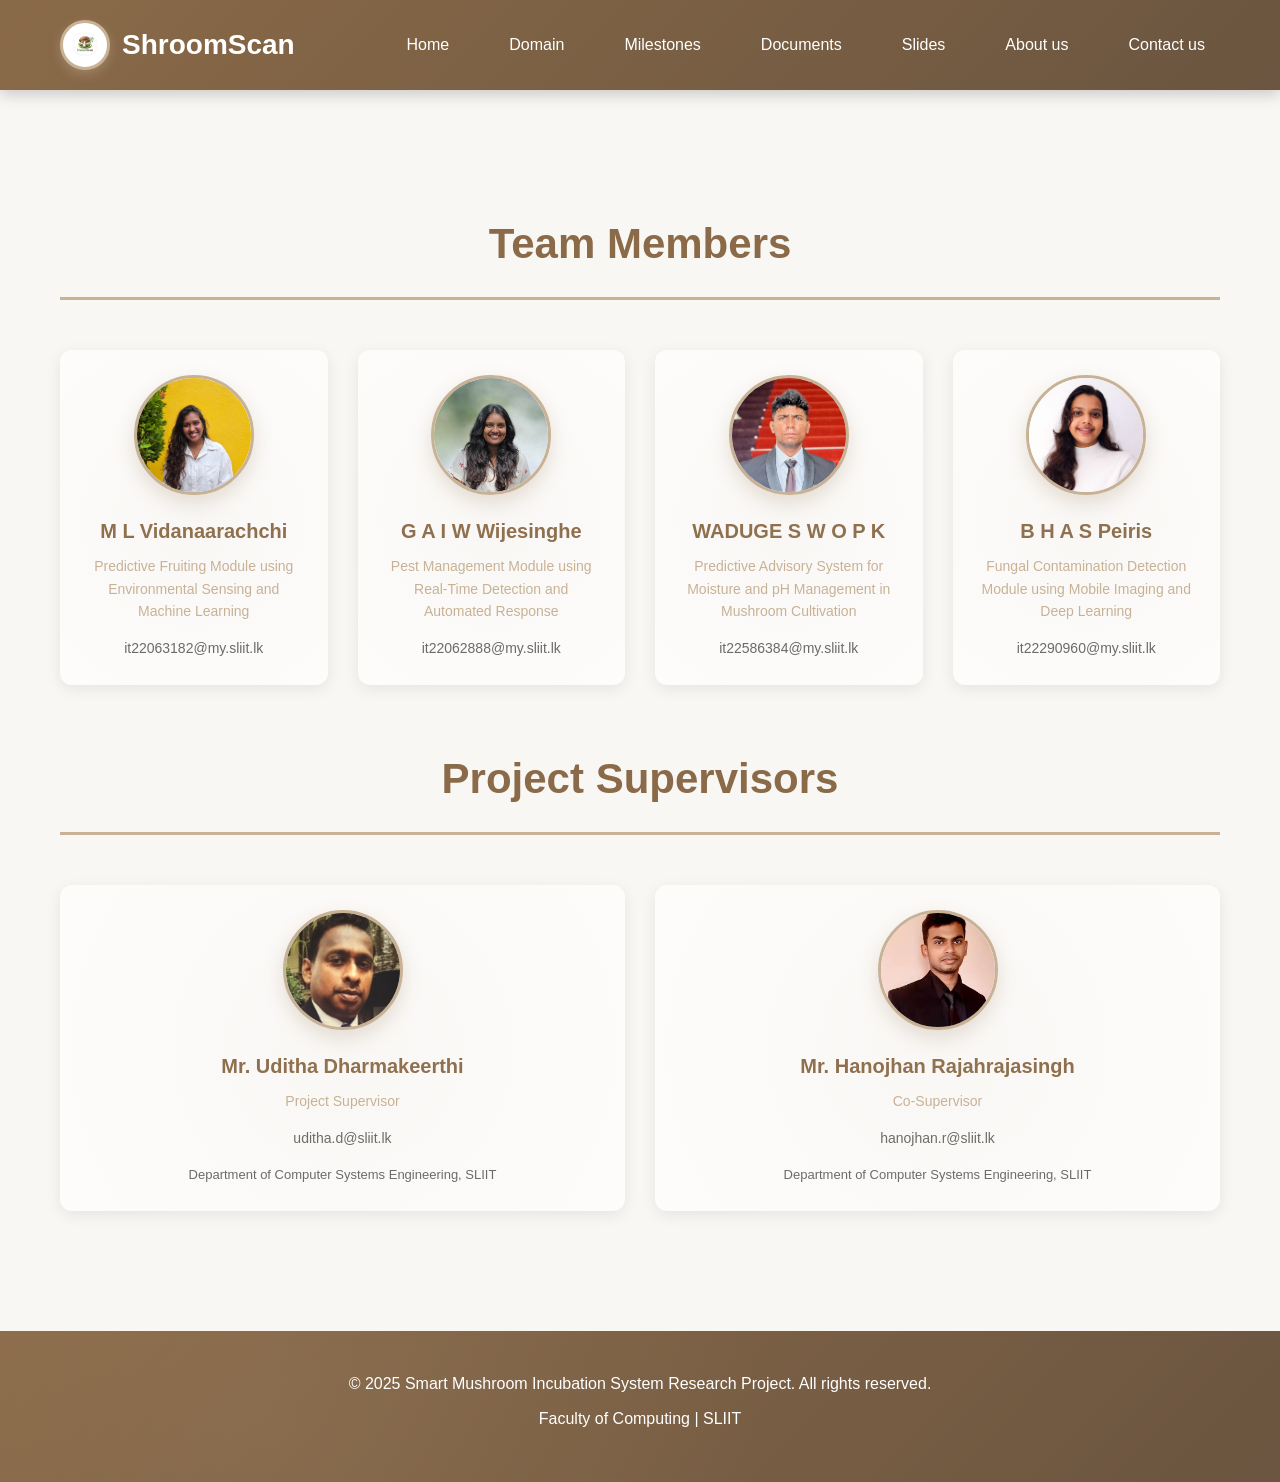
==== commit 8d40a1e0: "updated code" ====
--- a/pages/about.html
+++ b/pages/about.html
@@ -1,11 +1,13 @@
 <!DOCTYPE html>
 <html lang="en">
+
 <head>
     <meta charset="UTF-8">
     <meta name="viewport" content="width=device-width, initial-scale=1.0">
-    <title>About Us - ShroomScan Research</title>
+    <title>About Us - ShroomScan</title>
     <link rel="stylesheet" href="../assets/css/styles.css">
 </head>
+
 <body>
     <!-- ================== Header & Navigation ================== -->
     <header>
@@ -29,30 +31,16 @@
     </header>
 
     <!-- ================== Hero Section ================== -->
-    <section class="hero">
+    <!-- <section class="hero">
         <div class="hero-container">
             <h1>About Our Team</h1>
             <p>Meet the researchers behind Smart Mushroom Incubation System (AIMS)</p>
         </div>
-    </section>
+    </section> -->
 
     <!-- ================== Main Content ================== -->
     <main>
         <!-- Project Overview -->
-        <section class="section">
-            <h2 class="page-title">Project Overview</h2>
-            <div class="card" style="max-width: 100%;">
-                <p>Our project develops a <strong>Smart Mushroom Incubation System</strong> that combines IoT sensors, machine learning, and automated controls to enhance oyster mushroom cultivation in Sri Lanka. This innovative system addresses critical challenges faced by small-scale farmers through real-time environmental monitoring, predictive analytics, and early detection of pests and contamination.</p>
-                <p style="margin-top: 20px;">The system integrates four key intelligent components:</p>
-                <ul style="list-style-position: inside; line-height: 2;">
-                    <li><strong>ML-Based Fruiting Prediction:</strong> Forecasts optimal fruiting timing using environmental data</li>
-                    <li><strong>Smart Pest Detection:</strong> Automated camera-based pest monitoring with instant alerts</li>
-                    <li><strong>Substrate Advisory System:</strong> Real-time pH and moisture management recommendations</li>
-                    <li><strong>Contamination Detection:</strong> CNN-based early contamination identification and prevention</li>
-                </ul>
-                <p style="margin-top: 20px;">Our team brings together expertise in machine learning, embedded systems, IoT integration, and agricultural science to create a practical, affordable solution that transforms mushroom farming from reactive to proactive, data-driven operations.</p>
-            </div>
-        </section>
 
         <!-- Team Members -->
         <section class="section">
@@ -60,190 +48,81 @@
             <div class="team-grid">
                 <!-- Team Member 1 -->
                 <div class="team-member">
-                    <div class="member-avatar">🧠</div>
+                    <img src="../assets/images/members/vidanaarachchi.jpeg" alt="M L Vidanaarachchi"
+                        class="member-avatar">
                     <div class="member-name">M L Vidanaarachchi</div>
-                    <div class="member-role">ML Engineer & Fruiting Prediction Specialist</div>
-                    <div class="member-email">it22063182@student.sliit.lk</div>
-                    <p style="margin-top: 15px; font-size: 13px; color: #666;">Focus: Predictive ML models for fruiting readiness, environmental data collection & analysis, automated light control implementation</p>
+                    <div class="member-role">Predictive Fruiting Module using
+                        Environmental Sensing and
+                        Machine Learning</div>
+                    <div class="member-email">it22063182@my.sliit.lk</div>
                 </div>
 
                 <!-- Team Member 2 -->
                 <div class="team-member">
-                    <div class="member-avatar">🐛</div>
+                    <img src="../assets/images/members/wijesinghe.jpeg" alt="G A I W Wijesinghe" class="member-avatar">
                     <div class="member-name">G A I W Wijesinghe</div>
-                    <div class="member-role">Computer Vision & Pest Detection Engineer</div>
-                    <div class="member-email">it22062888@student.sliit.lk</div>
-                    <p style="margin-top: 15px; font-size: 13px; color: #666;">Focus: Mobile camera system design, pest detection algorithms, automated neem spraying integration, image processing</p>
+                    <div class="member-role">Pest Management Module using
+                        Real-Time Detection and
+                        Automated Response</div>
+                    <div class="member-email">it22062888@my.sliit.lk</div>
                 </div>
 
                 <!-- Team Member 3 -->
                 <div class="team-member">
-                    <div class="member-avatar">💧</div>
+                    <img src="../assets/images/members/waduge.jpeg" alt="WADUGE S W O P K" class="member-avatar">
                     <div class="member-name">WADUGE S W O P K</div>
-                    <div class="member-role">Substrate Advisory & IoT Systems Engineer</div>
-                    <div class="member-email">it22586384@student.sliit.lk</div>
-                    <p style="margin-top: 15px; font-size: 13px; color: #666;">Focus: Sensor integration, pH/moisture monitoring, adaptive ML advisory system, farmer dashboard development</p>
+                    <div class="member-role">Predictive Advisory System for
+                        Moisture and pH Management in
+                        Mushroom Cultivation</div>
+                    <div class="member-email">it22586384@my.sliit.lk</div>
                 </div>
 
                 <!-- Team Member 4 -->
                 <div class="team-member">
-                    <div class="member-avatar">🔬</div>
+                    <img src="../assets/images/members/peiris.jpeg" alt="B H A S Peiris" class="member-avatar">
                     <div class="member-name">B H A S Peiris</div>
-                    <div class="member-role">Contamination Detection & Image Analysis Specialist</div>
-                    <div class="member-email">it22290960@student.sliit.lk</div>
-                    <p style="margin-top: 15px; font-size: 13px; color: #666;">Focus: CNN-based contamination detection, real-time alert systems, user feedback integration, adaptive learning mechanisms</p>
+                    <div class="member-role">Fungal Contamination
+                        Detection Module using Mobile
+                        Imaging and Deep Learning</div>
+                    <div class="member-email">it22290960@my.sliit.lk</div>
                 </div>
             </div>
         </section>
 
         <!-- Supervisors & Advisors -->
         <section class="section">
-            <h2 class="page-title">Project Supervisors & Advisors</h2>
+            <h2 class="page-title">Project Supervisors</h2>
             <div class="team-grid">
                 <!-- Supervisor 1 -->
                 <div class="team-member">
-                    <div class="member-avatar">👨‍🏫</div>
-                    <div class="member-name">Dr. Supervisor Name 1</div>
+                    <img src="../assets/images/members/supervisor1.jpg" alt="Supervisor 1" class="member-avatar">
+                    <div class="member-name">Mr. Uditha Dharmakeerthi</div>
                     <div class="member-role">Project Supervisor</div>
-                    <div class="member-email">supervisor1@sliit.lk</div>
-                    <p style="margin-top: 15px; font-size: 13px; color: #666;">Department of Computer Science & Engineering, SLIIT</p>
+                    <div class="member-email">uditha.d@sliit.lk</div>
+                    <p style="margin-top: 15px; font-size: 13px; color: #666;">Department of Computer Systems
+                        Engineering, SLIIT</p>
                 </div>
 
                 <!-- Supervisor 2 -->
                 <div class="team-member">
-                    <div class="member-avatar">👨‍🏫</div>
-                    <div class="member-name">Dr. Supervisor Name 2</div>
+                    <img src="../assets/images/members/supervisor2.jpg" alt="Supervisor 2" class="member-avatar">
+                    <div class="member-name">Mr. Hanojhan Rajahrajasingh</div>
                     <div class="member-role">Co-Supervisor</div>
-                    <div class="member-email">supervisor2@sliit.lk</div>
-                    <p style="margin-top: 15px; font-size: 13px; color: #666;">Department of Computer Science & Engineering, SLIIT</p>
-                </div>
-
-                <!-- Advisor -->
-                <div class="team-member">
-                    <div class="member-avatar">👩‍🏫</div>
-                    <div class="member-name">Prof. Advisor Name</div>
-                    <div class="member-role">Project Advisor</div>
-                    <div class="member-email">advisor@sliit.lk</div>
-                    <p style="margin-top: 15px; font-size: 13px; color: #666;">Head of Department, Computer Science & Engineering, SLIIT</p>
+                    <div class="member-email">hanojhan.r@sliit.lk</div>
+                    <p style="margin-top: 15px; font-size: 13px; color: #666;">Department of Computer Systems
+                        Engineering, SLIIT</p>
                 </div>
             </div>
         </section>
 
-        <!-- Key Achievements -->
-        <section class="section">
-            <h2 class="page-title">Project Innovations & Contributions</h2>
-            <div class="cards-grid">
-                <div class="card">
-                    <div class="card-icon">🤖</div>
-                    <h3>Integrated Smart System</h3>
-                    <p>First comprehensive system combining IoT monitoring, ML prediction, computer vision, and automated response for mushroom incubation in Sri Lankan farming context.</p>
-                </div>
-                <div class="card">
-                    <div class="card-icon">🌱</div>
-                    <h3>Sustainable Farming Impact</h3>
-                    <p>Transforms traditional farming practices into data-driven operations, reducing chemical use, minimizing crop losses, and enabling small-scale farmer scalability.</p>
-                </div>
-                <div class="card">
-                    <div class="card-icon">🔬</div>
-                    <h3>Multi-Component Approach</h3>
-                    <p>Addresses four critical farming challenges simultaneously: fruiting optimization, pest management, substrate health, and contamination prevention.</p>
-                </div>
-                <div class="card">
-                    <div class="card-icon">💡</div>
-                    <h3>Affordable Innovation</h3>
-                    <p>Designed specifically for rural, small-scale farmers with limited resources, ensuring cost-effectiveness and practical deployability across Sri Lanka.</p>
-                </div>
-            </div>
-        </section>
 
-        <!-- Technical Skills -->
-        <section class="section">
-            <h2 class="page-title">Team Technical Expertise</h2>
-            <div class="cards-grid">
-                <div class="card">
-                    <h3>IoT & Embedded Systems</h3>
-                    <ul style="list-style-position: inside; line-height: 1.8; color: #666;">
-                        <li>Arduino & ESP32 Programming</li>
-                        <li>Sensor Integration & Calibration</li>
-                        <li>MQTT Protocol Implementation</li>
-                        <li>Hardware Design & Assembly</li>
-                    </ul>
-                </div>
-                <div class="card">
-                    <h3>Machine Learning & AI</h3>
-                    <ul style="list-style-position: inside; line-height: 1.8; color: #666;">
-                        <li>Predictive Modeling (Time-Series)</li>
-                        <li>CNN for Image Analysis</li>
-                        <li>TensorFlow / Keras / PyTorch</li>
-                        <li>Model Training & Optimization</li>
-                    </ul>
-                </div>
-                <div class="card">
-                    <h3>Computer Vision</h3>
-                    <ul style="list-style-position: inside; line-height: 1.8; color: #666;">
-                        <li>OpenCV Image Processing</li>
-                        <li>Real-time Object Detection</li>
-                        <li>Camera System Integration</li>
-                        <li>Visual Analytics</li>
-                    </ul>
-                </div>
-                <div class="card">
-                    <h3>Full-Stack Development</h3>
-                    <ul style="list-style-position: inside; line-height: 1.8; color: #666;">
-                        <li>Python (Flask/Django)</li>
-                        <li>React / Frontend Frameworks</li>
-                        <li>Database Design (SQL/NoSQL)</li>
-                        <li>RESTful API Development</li>
-                    </ul>
-                </div>
-                <div class="card">
-                    <h3>Mobile Development</h3>
-                    <ul style="list-style-position: inside; line-height: 1.8; color: #666;">
-                        <li>Cross-platform Development</li>
-                        <li>Real-time Notifications</li>
-                        <li>Location-based Services</li>
-                        <li>User Interface Design</li>
-                    </ul>
-                </div>
-                <div class="card">
-                    <h3>Data Science</h3>
-                    <ul style="list-style-position: inside; line-height: 1.8; color: #666;">
-                        <li>Data Collection & Preprocessing</li>
-                        <li>Statistical Analysis</li>
-                        <li>Time-Series Forecasting</li>
-                        <li>Data Visualization</li>
-                    </ul>
-                </div>
-            </div>
-        </section>
-
-        <!-- Quick Links -->
-        <section class="section">
-            <h2 class="page-title">Get Involved</h2>
-            <div class="cards-grid">
-                <div class="card text-center">
-                    <div class="card-icon">📧</div>
-                    <h3><a href="contact.html" style="color: #8a6a48; text-decoration: none;">Contact Us</a></h3>
-                    <p>Have questions? Reach out to our team for more information</p>
-                </div>
-                <div class="card text-center">
-                    <div class="card-icon">🔬</div>
-                    <h3><a href="domain.html" style="color: #8a6a48; text-decoration: none;">Learn More</a></h3>
-                    <p>Explore our research domain and technical approach</p>
-                </div>
-                <div class="card text-center">
-                    <div class="card-icon">📊</div>
-                    <h3><a href="documents.html" style="color: #8a6a48; text-decoration: none;">View Documents</a></h3>
-                    <p>Access detailed technical documentation and reports</p>
-                </div>
-            </div>
-        </section>
     </main>
 
     <!-- ================== Footer ================== -->
     <footer>
-        <p>&copy; 2024 ShroomScan Research Project. All rights reserved.</p>
+        <p>&copy; 2025 Smart Mushroom Incubation System Research Project. All rights reserved.</p>
         <p>Faculty of Computing | SLIIT</p>
     </footer>
 </body>
-</html>
+
+</html>
--- a/assets/css/styles.css
+++ b/assets/css/styles.css
@@ -276,12 +276,12 @@
     transition: all 0.4s cubic-bezier(0.4, 0, 0.2, 1);
     border: 3px solid #c8b296;
     cursor: pointer;
-    font-size: 20px;
+    font-size: 14px;
     box-shadow: 0 0 20px rgba(0, 0, 0, 0.6), 0 10px 40px rgba(0, 0, 0, 0.7);
     position: relative;
     overflow: hidden;
     text-transform: uppercase;
-    letter-spacing: 2px;
+    letter-spacing: 1px;
 }
 
 .btn::before {
@@ -589,9 +589,12 @@
 
 .slides-grid {
     display: grid;
-    grid-template-columns: repeat(auto-fit, minmax(280px, 1fr));
+    grid-template-columns: repeat(3, 1fr);
     gap: 30px;
     margin-top: 40px;
+    max-width: 1000px;
+    margin-left: auto;
+    margin-right: auto;
 }
 
 .slide-card {
@@ -603,6 +606,10 @@
     animation: fadeInUp 0.6s ease;
 }
 
+.slide-card:last-child {
+    grid-column: 2 / 3;
+}
+
 .slide-preview {
     background: linear-gradient(135deg, #c8b296 0%, #8a6a48 100%);
     height: 200px;
@@ -610,10 +617,12 @@
     align-items: center;
     justify-content: center;
     font-size: 60px;
-    color: white;
     position: relative;
     overflow: hidden;
-}
+    background-size: cover;
+    background-position: center;
+}
+    
 
 .slide-preview::before {
     content: '';
@@ -731,6 +740,8 @@
     transition: all 0.3s ease;
     position: relative;
     z-index: 1;
+    object-fit: cover;
+    border: 3px solid #c8b296;
 }
 
 .team-member:hover .member-avatar {
@@ -768,45 +779,80 @@
    =============================== */
 
 .contact-container {
+    display: flex;
+    justify-content: center;
+    align-items: flex-start;
+    gap: 25px;
+    margin-top: 30px;
+    max-width: 500px;
+    margin-left: auto;
+    margin-right: auto;
+}
+
+.contact-info {
+    background: white;
+    padding: 35px;
+    border-radius: 12px;
+    box-shadow: 0 8px 20px rgba(0, 0, 0, 0.12);
+    animation: fadeInLeft 0.6s ease;
+    background-size: cover;
+    background-position: center;
+    background-attachment: fixed;
+    position: relative;
+    border: 2px solid #f0f0f0;
+}
+
+.contact-info::before {
+    content: '';
+    position: absolute;
+    top: 0;
+    left: 0;
+    right: 0;
+    bottom: 0;
+    background: rgba(255, 255, 255, 0.714);
+    border-radius: 12px;
+    z-index: 0;
+}
+
+.contact-info > * {
+    position: relative;
+    z-index: 1;
+}
+
+.contact-info h3 {
+    color: #8a6a48;
+    font-size: 22px;
+    margin-bottom: 20px;
+    font-weight: 700;
+}
+
+.contact-items-wrapper {
     display: grid;
     grid-template-columns: 1fr 1fr;
-    gap: 50px;
-    margin-top: 40px;
-}
-
-.contact-info {
-    background: white;
-    padding: 30px;
-    border-radius: 12px;
-    box-shadow: 0 4px 15px rgba(0, 0, 0, 0.08);
-    animation: fadeInLeft 0.6s ease;
-}
-
-.contact-info h3 {
-    color: #8a6a48;
-    font-size: 22px;
-    margin-bottom: 20px;
-    font-weight: 600;
+    gap: 20px;
 }
 
 .contact-item {
-    margin-bottom: 20px;
+    margin-bottom: 0;
     transition: all 0.3s ease;
 }
 
 .contact-item:hover {
-    padding-left: 10px;
+    padding-left: 8px;
 }
 
 .contact-label {
     color: #8a6a48;
-    font-weight: 600;
-    margin-bottom: 5px;
+    font-weight: 700;
+    margin-bottom: 6px;
+    font-size: 14px;
 }
 
 .contact-detail {
     color: #666;
     transition: color 0.3s ease;
+    font-size: 14px;
+    line-height: 1.4;
 }
 
 .contact-item:hover .contact-detail {
@@ -814,7 +860,7 @@
 }
 
 .form-group {
-    margin-bottom: 20px;
+    margin-bottom: 18px;
     animation: fadeInRight 0.6s ease;
 }
 
@@ -823,18 +869,20 @@
     color: #8a6a48;
     font-weight: 600;
     margin-bottom: 8px;
+    font-size: 15px;
 }
 
 .form-group input,
 .form-group textarea {
     width: 100%;
-    padding: 12px;
+    padding: 14px 16px;
     border: 2px solid #e0e0e0;
-    border-radius: 6px;
+    border-radius: 8px;
     font-family: inherit;
-    font-size: 14px;
+    font-size: 15px;
     transition: all 0.3s ease;
     background-color: #fafafa;
+    line-height: 1.5;
 }
 
 .form-group input:focus,
@@ -847,11 +895,15 @@
 
 .form-group textarea {
     resize: vertical;
-    min-height: 150px;
+    min-height: 130px;
 }
 
 @media (max-width: 768px) {
     .contact-container {
+        grid-template-columns: 1fr;
+    }
+
+    .contact-items-wrapper {
         grid-template-columns: 1fr;
     }
 
@@ -891,6 +943,12 @@
     .slides-grid,
     .team-grid {
         grid-template-columns: 1fr;
+    }
+}
+
+@media (min-width: 769px) and (max-width: 1023px) {
+    .slides-grid {
+        grid-template-columns: repeat(2, 1fr);
     }
 }
 
@@ -969,3 +1027,258 @@
 .mb-40 {
     margin-bottom: 40px;
 }
+
+/* ===============================
+   Document Accordion Styles
+   =============================== */
+
+.document-accordion {
+    max-width: 900px;
+    margin: 40px auto;
+}
+
+.accordion-item {
+    margin-bottom: 15px;
+}
+
+.accordion-button {
+    width: 100%;
+    padding: 20px 30px;
+    background: linear-gradient(135deg, #8a6a48 0%, #6b5540 100%);
+    border: none;
+    border-radius: 50px;
+    color: white;
+    font-size: 18px;
+    font-weight: 600;
+    cursor: pointer;
+    display: flex;
+    justify-content: space-between;
+    align-items: center;
+    transition: all 0.3s ease;
+    box-shadow: 0 4px 12px rgba(138, 106, 72, 0.3);
+}
+
+.accordion-button:hover {
+    background: linear-gradient(135deg, #6b5540 0%, #5a4634 100%);
+    box-shadow: 0 6px 16px rgba(138, 106, 72, 0.4);
+    transform: translateY(-2px);
+}
+
+.accordion-title {
+    flex: 1;
+    text-align: left;
+}
+
+.accordion-arrow {
+    transition: transform 0.3s ease;
+    display: inline-block;
+    margin-left: 15px;
+}
+
+.accordion-content {
+    max-height: 0;
+    overflow: hidden;
+    transition: max-height 0.3s ease;
+    background: white;
+    border-left: 3px solid #8a6a48;
+    margin-left: 15px;
+    margin-top: 2px;
+}
+
+.accordion-item.active .accordion-content {
+    max-height: 500px;
+    padding: 20px 30px;
+}
+
+.document-entry {
+    display: flex;
+    justify-content: space-between;
+    align-items: center;
+    padding: 12px 0;
+    border-bottom: 1px solid #eee;
+}
+
+.document-entry:last-child {
+    border-bottom: none;
+}
+
+.document-code {
+    color: #666;
+    font-size: 15px;
+    font-weight: 500;
+}
+
+.download-btn {
+    display: inline-flex;
+    align-items: center;
+    gap: 8px;
+    padding: 8px 20px;
+    background: white;
+    border: 2px solid #8a6a48;
+    border-radius: 25px;
+    color: #8a6a48;
+    text-decoration: none;
+    font-size: 14px;
+    font-weight: 600;
+    cursor: pointer;
+    transition: all 0.3s ease;
+}
+
+.download-btn:hover {
+    background: #8a6a48;
+    color: white;
+    transform: scale(1.05);
+}
+
+@media (max-width: 768px) {
+    .accordion-button {
+        padding: 16px 20px;
+        font-size: 16px;
+    }
+    
+    .accordion-item.active .accordion-content {
+        padding: 15px 20px;
+    }
+    
+    .download-btn {
+        padding: 6px 15px;
+        font-size: 12px;
+    }
+}
+
+/* ===============================
+   Document Upload Styles
+   =============================== */
+
+.upload-section {
+    max-width: 900px;
+    margin: 40px auto;
+    padding: 30px;
+    background: white;
+    border-radius: 12px;
+    box-shadow: 0 2px 8px rgba(0,0,0,0.08);
+}
+
+.upload-section h3 {
+    color: #8a6a48;
+    font-size: 20px;
+    margin-bottom: 25px;
+}
+
+.upload-area {
+    border: 2px dashed #c8b296;
+    border-radius: 12px;
+    padding: 40px 20px;
+    text-align: center;
+    background-color: #fafafa;
+    transition: all 0.3s ease;
+    cursor: pointer;
+}
+
+.upload-area:hover {
+    border-color: #8a6a48;
+    background-color: #f0e9dd;
+}
+
+.upload-area svg {
+    margin-bottom: 15px;
+    opacity: 0.7;
+}
+
+.upload-area p {
+    color: #666;
+    font-size: 16px;
+    margin: 0;
+}
+
+.uploaded-files-list {
+    margin-top: 30px;
+}
+
+.uploaded-list h4 {
+    color: #8a6a48;
+    font-size: 16px;
+    margin-bottom: 15px;
+    padding-bottom: 10px;
+    border-bottom: 2px solid #c8b296;
+}
+
+.uploaded-item {
+    display: flex;
+    justify-content: space-between;
+    align-items: center;
+    padding: 15px;
+    background: #f9f7f4;
+    border-radius: 8px;
+    margin-bottom: 12px;
+    border-left: 4px solid #8a6a48;
+}
+
+.file-info {
+    flex: 1;
+}
+
+.file-name {
+    color: #333;
+    font-weight: 600;
+    margin: 0;
+    word-break: break-word;
+}
+
+.file-meta {
+    color: #999;
+    font-size: 13px;
+    margin: 5px 0 0 0;
+}
+
+.file-actions {
+    display: flex;
+    gap: 10px;
+    margin-left: 15px;
+}
+
+.delete-btn {
+    display: inline-flex;
+    align-items: center;
+    gap: 5px;
+    padding: 8px 15px;
+    background: #ff4444;
+    border: none;
+    border-radius: 20px;
+    color: white;
+    text-decoration: none;
+    font-size: 13px;
+    font-weight: 600;
+    cursor: pointer;
+    transition: all 0.3s ease;
+}
+
+.delete-btn:hover {
+    background: #cc0000;
+    transform: scale(1.05);
+}
+
+@media (max-width: 768px) {
+    .upload-section {
+        padding: 20px;
+    }
+    
+    .upload-area {
+        padding: 25px 15px;
+    }
+    
+    .uploaded-item {
+        flex-direction: column;
+        align-items: flex-start;
+    }
+    
+    .file-actions {
+        width: 100%;
+        margin-left: 0;
+        margin-top: 12px;
+    }
+    
+    .file-actions button {
+        flex: 1;
+    }
+}
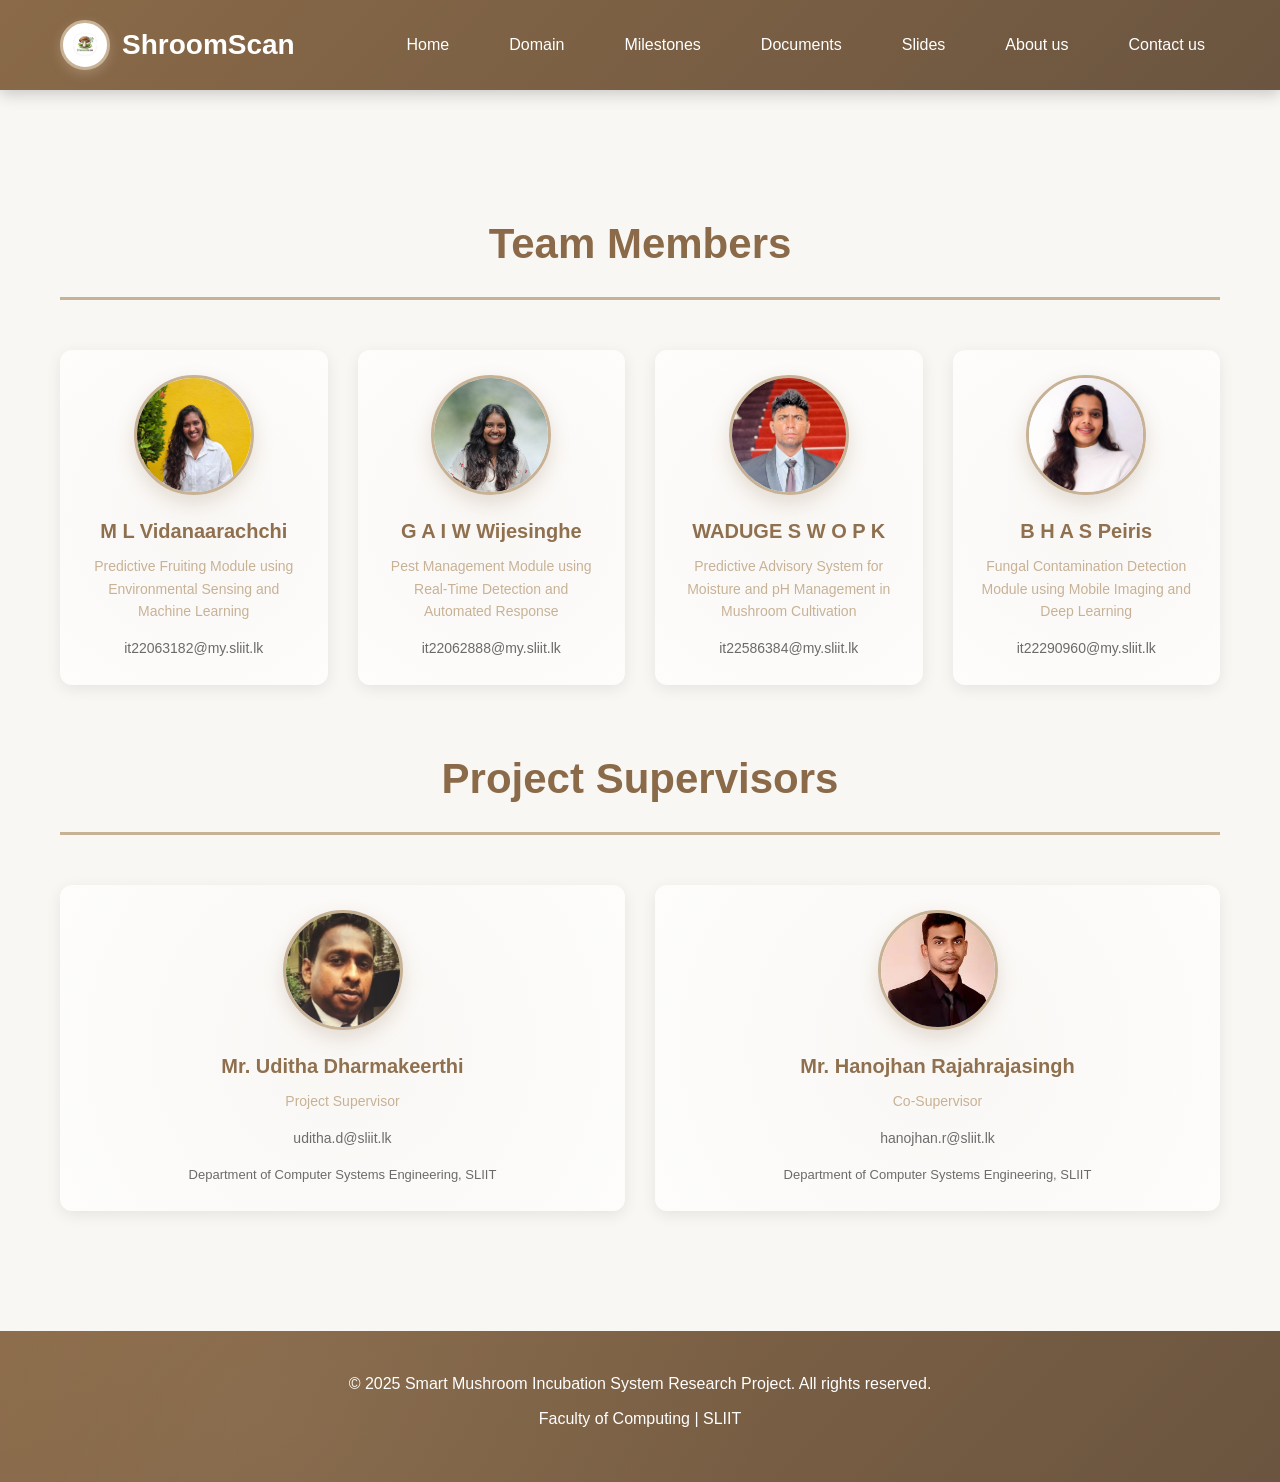
==== commit eff61d70: "mobile res" ====
--- a/pages/about.html
+++ b/pages/about.html
@@ -27,6 +27,11 @@
                     <li><a href="contact.html">Contact us</a></li>
                 </ul>
             </nav>
+            <div class="hamburger" onclick="toggleMenu()">
+                <span></span>
+                <span></span>
+                <span></span>
+            </div>
         </div>
     </header>
 
@@ -123,6 +128,41 @@
         <p>&copy; 2025 Smart Mushroom Incubation System Research Project. All rights reserved.</p>
         <p>Faculty of Computing | SLIIT</p>
     </footer>
+
+    <script>
+        // Initialize mobile nav state
+        function initMobileNav() {
+            const nav = document.querySelector('nav');
+            const hamburger = document.querySelector('.hamburger');
+            
+            if (window.innerWidth <= 768) {
+                nav.classList.add('mobile-hidden');
+            } else {
+                nav.classList.remove('mobile-hidden');
+            }
+        }
+
+        function toggleMenu() {
+            const hamburger = document.querySelector('.hamburger');
+            const nav = document.querySelector('nav');
+            hamburger.classList.toggle('active');
+            nav.classList.toggle('active');
+            nav.classList.toggle('mobile-hidden');
+        }
+
+        // Close menu when a link is clicked
+        document.querySelectorAll('nav a').forEach(link => {
+            link.addEventListener('click', () => {
+                document.querySelector('.hamburger').classList.remove('active');
+                document.querySelector('nav').classList.remove('active');
+                document.querySelector('nav').classList.add('mobile-hidden');
+            });
+        });
+
+        // Initialize on page load and on resize
+        window.addEventListener('load', initMobileNav);
+        window.addEventListener('resize', initMobileNav);
+    </script>
 </body>
 
 </html>
--- a/assets/css/styles.css
+++ b/assets/css/styles.css
@@ -107,6 +107,7 @@
     z-index: 100;
     box-shadow: 0 4px 15px rgba(0, 0, 0, 0.2);
     animation: fadeInDown 0.6s ease;
+    position: relative;
 }
 
 .header-container {
@@ -116,6 +117,7 @@
     display: flex;
     justify-content: space-between;
     align-items: center;
+    position: relative;
 }
 
 .logo {
@@ -187,6 +189,43 @@
 
 nav a:hover::before {
     width: 100%;
+}
+
+/* Hamburger Menu */
+.hamburger {
+    display: none;
+    flex-direction: column;
+    cursor: pointer;
+    gap: 6px;
+    z-index: 101;
+}
+
+.hamburger span {
+    width: 28px;
+    height: 3px;
+    background-color: white;
+    border-radius: 3px;
+    transition: all 0.3s ease;
+}
+
+.hamburger.active span:nth-child(1) {
+    transform: rotate(45deg) translate(10px, 10px);
+}
+
+.hamburger.active span:nth-child(2) {
+    opacity: 0;
+}
+
+.hamburger.active span:nth-child(3) {
+    transform: rotate(-45deg) translate(7px, -7px);
+}
+
+nav {
+    display: flex;
+}
+
+nav.mobile-hidden {
+    display: none;
 }
 
 /* ===============================
@@ -930,9 +969,52 @@
         font-size: 16px;
     }
 
+    .hamburger {
+        display: flex;
+    }
+
+    nav.mobile-hidden {
+        display: none !important;
+    }
+
+    nav {
+        display: none;
+        position: absolute;
+        top: 100%;
+        left: 0;
+        right: 0;
+        background: linear-gradient(135deg, #8a6a48 0%, #6b5540 100%);
+        padding: 20px 0;
+        border-top: 2px solid #c8b296;
+        flex-direction: column;
+        width: 100vw;
+        margin-left: -20px;
+    }
+
+    nav.active {
+        display: flex !important;
+    }
+
     nav ul {
-        gap: 15px;
-        font-size: 14px;
+        flex-direction: column;
+        gap: 0;
+        padding: 0 20px;
+        width: 100%;
+    }
+
+    nav li {
+        padding: 12px 0;
+        border-bottom: 1px solid rgba(200, 178, 150, 0.2);
+    }
+
+    nav li:last-child {
+        border-bottom: none;
+    }
+
+    nav a {
+        font-size: 16px;
+        padding: 0;
+        display: block;
     }
 
     .page-title {
@@ -943,6 +1025,17 @@
     .slides-grid,
     .team-grid {
         grid-template-columns: 1fr;
+    }
+}
+
+/* Tablet media query */
+@media (min-width: 769px) {
+    .hamburger {
+        display: none;
+    }
+
+    nav {
+        display: block !important;
     }
 }
 
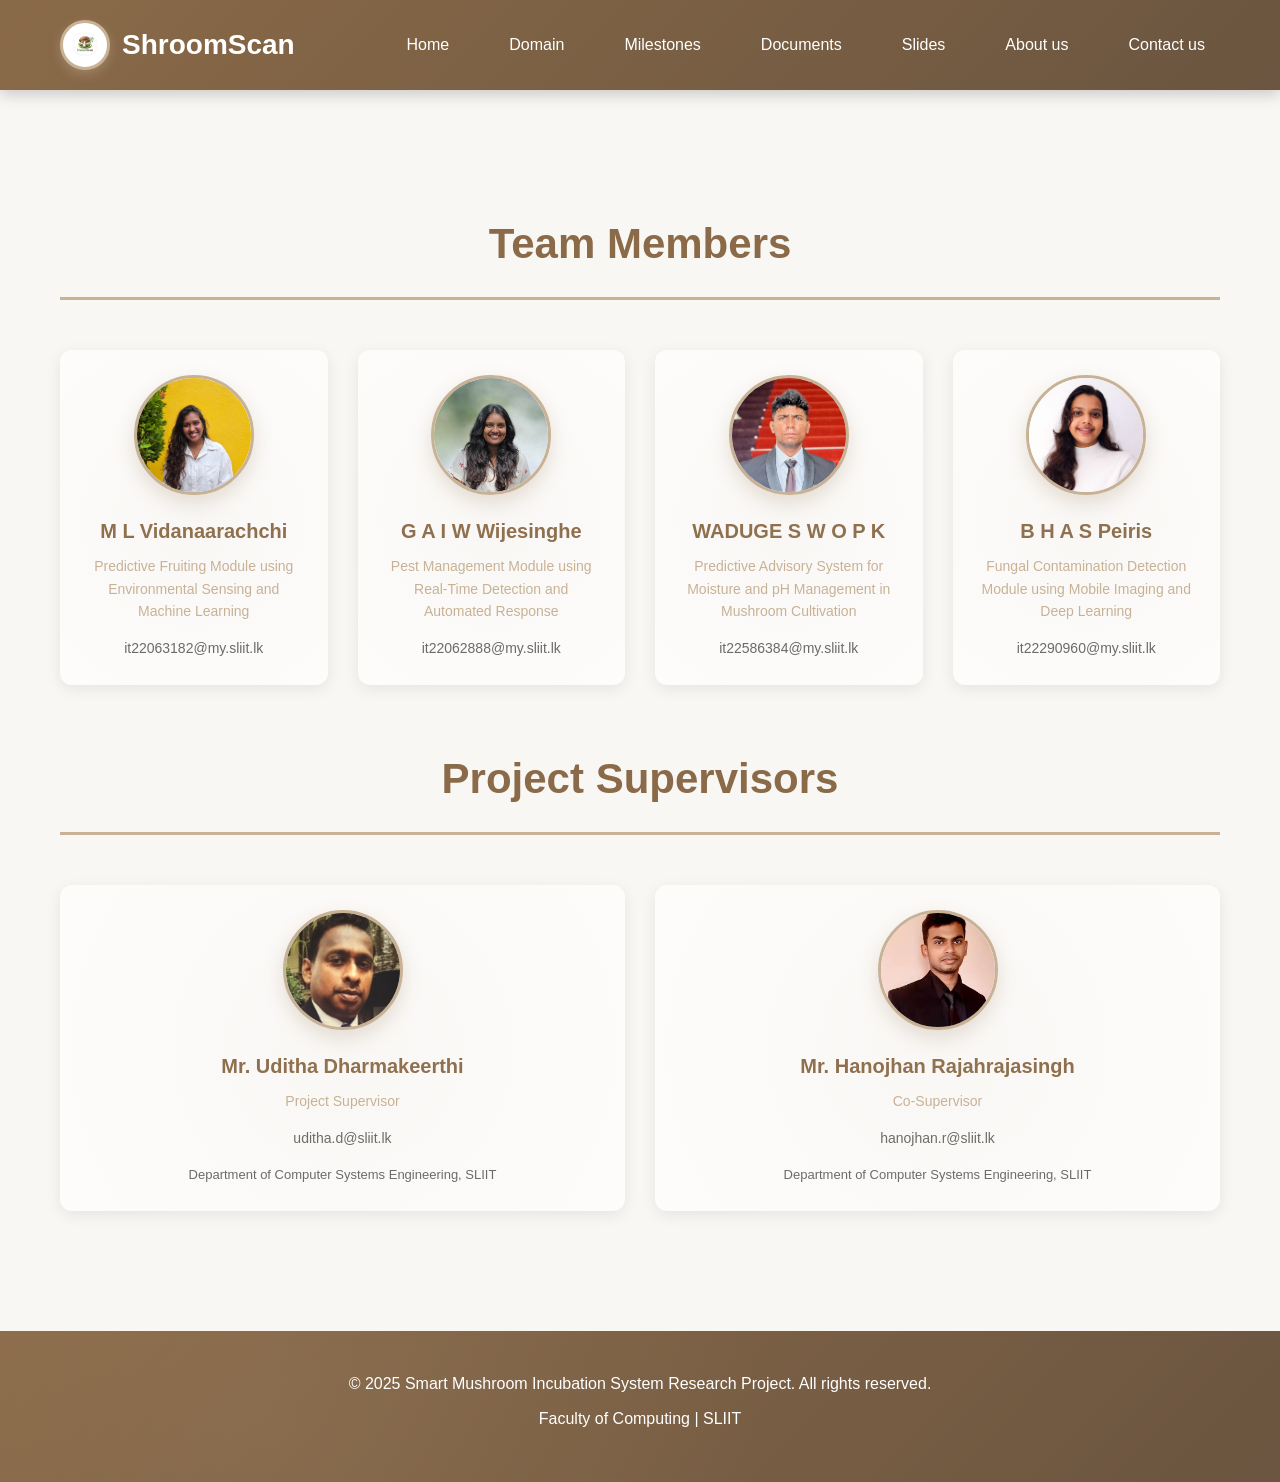
==== commit a768cd5a: "fav-icon" ====
--- a/pages/about.html
+++ b/pages/about.html
@@ -5,6 +5,7 @@
     <meta charset="UTF-8">
     <meta name="viewport" content="width=device-width, initial-scale=1.0">
     <title>About Us - ShroomScan</title>
+    <link rel="icon" href="../assets/images/logo2.jpeg" type="image/png">
     <link rel="stylesheet" href="../assets/css/styles.css">
 </head>
 
--- a/assets/css/styles.css
+++ b/assets/css/styles.css
@@ -104,10 +104,9 @@
     padding: 20px 0;
     position: sticky;
     top: 0;
-    z-index: 100;
+    z-index: 1000;
     box-shadow: 0 4px 15px rgba(0, 0, 0, 0.2);
     animation: fadeInDown 0.6s ease;
-    position: relative;
 }
 
 .header-container {
@@ -628,25 +627,27 @@
 
 .slides-grid {
     display: grid;
-    grid-template-columns: repeat(3, 1fr);
+    grid-template-columns: repeat(2, 1fr);
     gap: 30px;
     margin-top: 40px;
-    max-width: 1000px;
+    max-width: 1200px;
     margin-left: auto;
     margin-right: auto;
 }
 
 .slide-card {
     background: white;
-    border-radius: 12px;
+    border-radius: 15px;
     overflow: hidden;
-    box-shadow: 0 4px 15px rgba(0, 0, 0, 0.08);
+    box-shadow: 0 2px 10px rgba(0, 0, 0, 0.05);
     transition: all 0.4s cubic-bezier(0.4, 0, 0.2, 1);
     animation: fadeInUp 0.6s ease;
+    display: flex;
+    flex-direction: column;
 }
 
 .slide-card:last-child {
-    grid-column: 2 / 3;
+    grid-column: auto;
 }
 
 .slide-preview {
@@ -680,44 +681,54 @@
 }
 
 .slide-info {
-    padding: 20px;
+    padding: 25px;
+    flex: 1;
+    display: flex;
+    flex-direction: column;
 }
 
 .slide-title {
     color: #8a6a48;
     font-size: 20px;
-    margin-bottom: 10px;
+    margin-bottom: 8px;
     font-weight: 600;
 }
 
 .slide-date {
     color: #999;
-    font-size: 14px;
+    font-size: 13px;
     margin-bottom: 15px;
     font-weight: 500;
+}
+
+.slide-info p {
+    flex: 1;
+    margin-bottom: 15px;
 }
 
 .slide-download {
     display: inline-block;
     color: white;
     background: linear-gradient(135deg, #c8b296 0%, #b8a087 100%);
-    padding: 10px 20px;
-    border-radius: 5px;
+    padding: 12px 24px;
+    border-radius: 8px;
     text-decoration: none;
     transition: all 0.3s ease;
-    box-shadow: 0 4px 12px rgba(200, 178, 150, 0.3);
+    box-shadow: 0 4px 12px rgba(200, 178, 150, 0.25);
     font-weight: 500;
+    font-size: 14px;
+    align-self: flex-start;
 }
 
 .slide-download:hover {
     background: linear-gradient(135deg, #8a6a48 0%, #6b5540 100%);
-    transform: translateY(-2px);
-    box-shadow: 0 6px 18px rgba(138, 106, 72, 0.3);
+    transform: translateY(-3px);
+    box-shadow: 0 8px 20px rgba(138, 106, 72, 0.35);
 }
 
 .slide-card:hover {
-    transform: translateY(-10px);
-    box-shadow: 0 12px 30px rgba(138, 106, 72, 0.15);
+    transform: translateY(-8px);
+    box-shadow: 0 15px 40px rgba(138, 106, 72, 0.2);
 }
 
 /* ===============================
@@ -1025,6 +1036,24 @@
     .slides-grid,
     .team-grid {
         grid-template-columns: 1fr;
+        gap: 15px !important;
+    }
+
+    .slide-card:last-child {
+        grid-column: auto;
+    }
+
+    .slide-info {
+        padding: 15px;
+    }
+
+    .slide-title {
+        font-size: 18px;
+        margin-bottom: 8px;
+    }
+
+    .slide-preview {
+        height: 150px;
     }
 }
 
@@ -1042,6 +1071,11 @@
 @media (min-width: 769px) and (max-width: 1023px) {
     .slides-grid {
         grid-template-columns: repeat(2, 1fr);
+        gap: 20px;
+    }
+
+    .slide-card:last-child {
+        grid-column: auto;
     }
 }
 
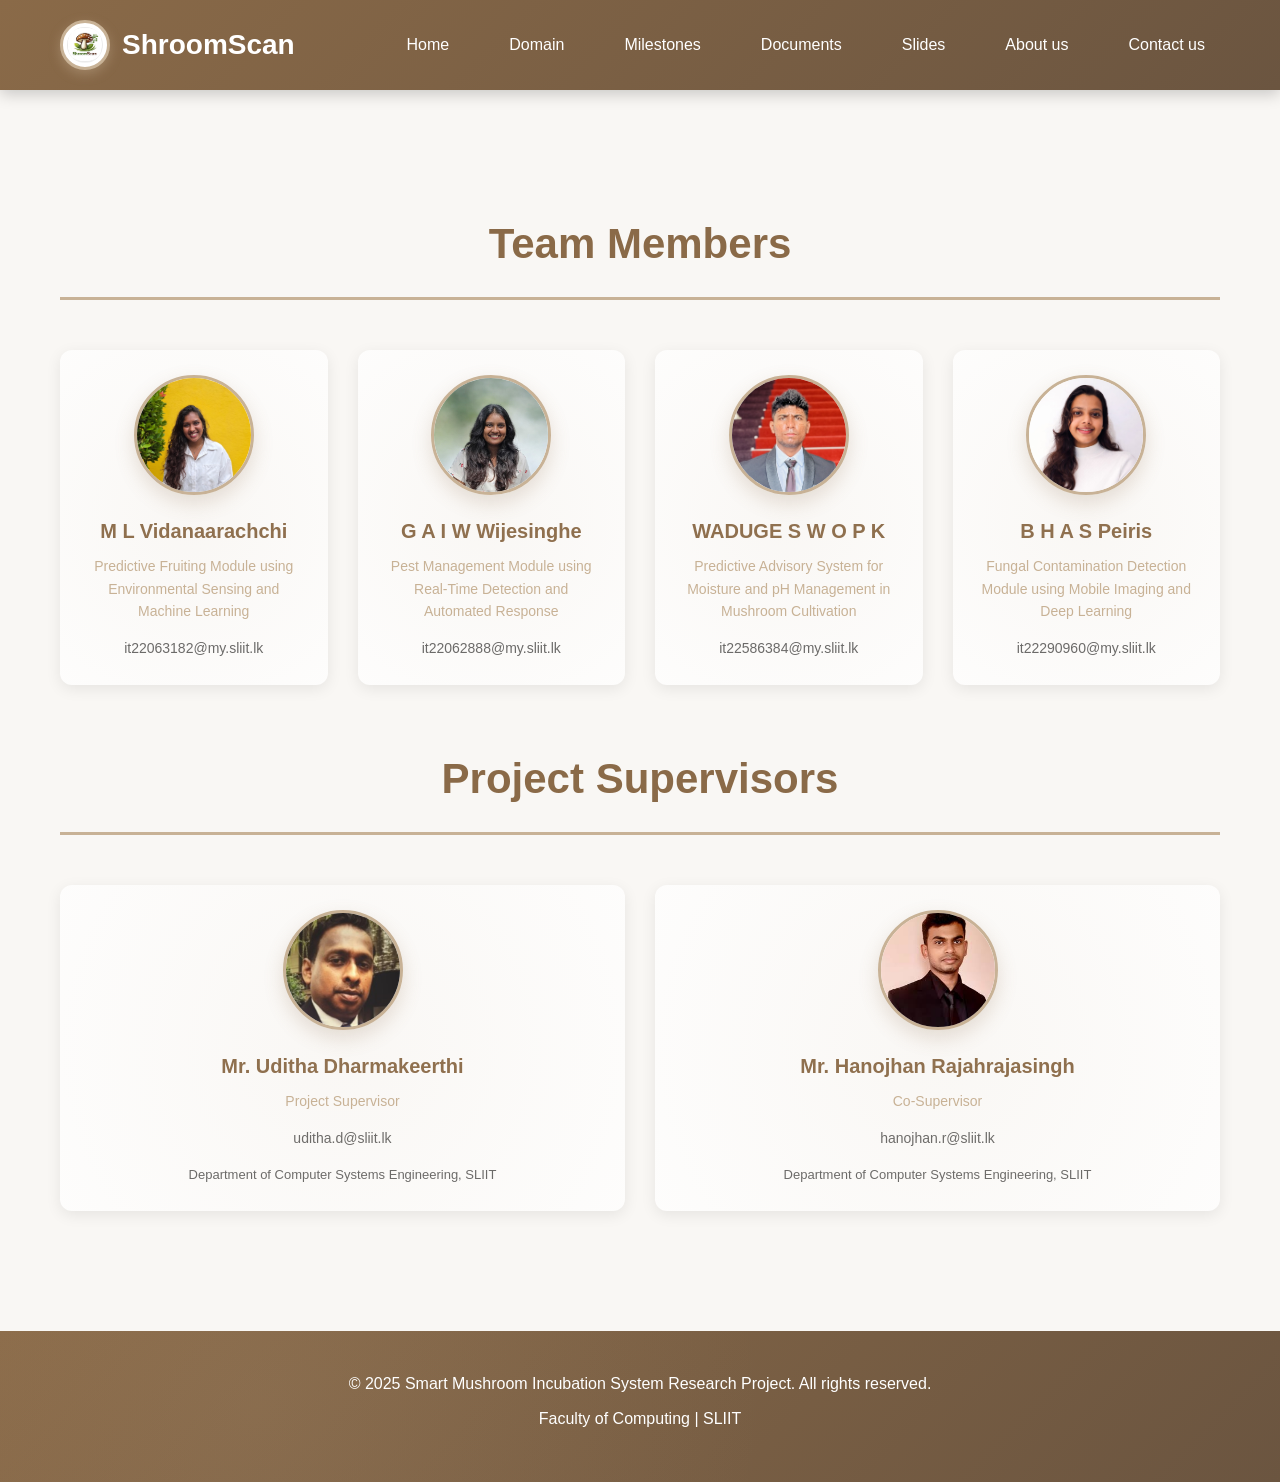
==== commit 229acffc: "logo fixing" ====
--- a/pages/about.html
+++ b/pages/about.html
@@ -14,7 +14,7 @@
     <header>
         <div class="header-container">
             <a href="../index.html" class="logo">
-                <img src="../assets/images/logo.png" alt="ShroomScan Logo" class="logo-img">
+                <img src="../assets/images/logo2.jpeg" alt="ShroomScan Logo" class="logo-img">
                 <span>ShroomScan</span>
             </a>
             <nav>
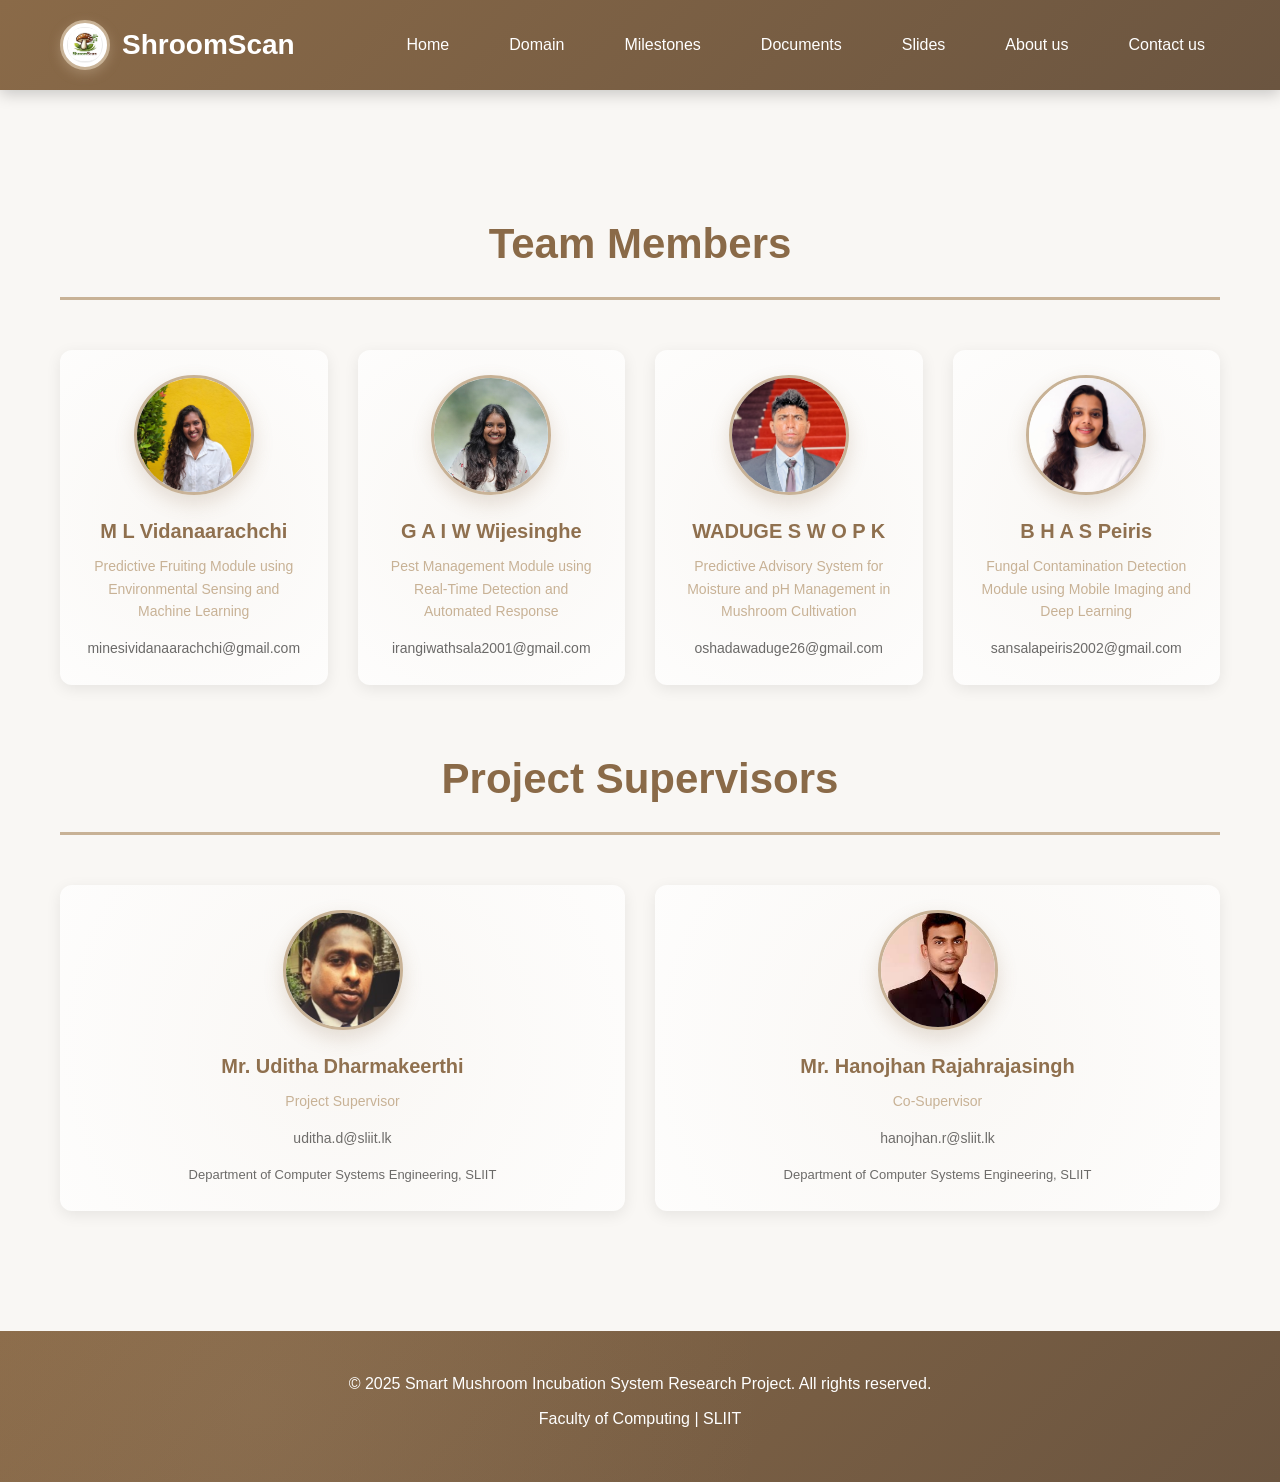
==== commit 58b046cd: "updates email" ====
--- a/pages/about.html
+++ b/pages/about.html
@@ -60,7 +60,7 @@
                     <div class="member-role">Predictive Fruiting Module using
                         Environmental Sensing and
                         Machine Learning</div>
-                    <div class="member-email">it22063182@my.sliit.lk</div>
+                    <div class="member-email">minesividanaarachchi@gmail.com</div>
                 </div>
 
                 <!-- Team Member 2 -->
@@ -70,7 +70,7 @@
                     <div class="member-role">Pest Management Module using
                         Real-Time Detection and
                         Automated Response</div>
-                    <div class="member-email">it22062888@my.sliit.lk</div>
+                    <div class="member-email">irangiwathsala2001@gmail.com</div>
                 </div>
 
                 <!-- Team Member 3 -->
@@ -80,7 +80,7 @@
                     <div class="member-role">Predictive Advisory System for
                         Moisture and pH Management in
                         Mushroom Cultivation</div>
-                    <div class="member-email">it22586384@my.sliit.lk</div>
+                    <div class="member-email">oshadawaduge26@gmail.com</div>
                 </div>
 
                 <!-- Team Member 4 -->
@@ -90,7 +90,7 @@
                     <div class="member-role">Fungal Contamination
                         Detection Module using Mobile
                         Imaging and Deep Learning</div>
-                    <div class="member-email">it22290960@my.sliit.lk</div>
+                    <div class="member-email">sansalapeiris2002@gmail.com</div>
                 </div>
             </div>
         </section>
